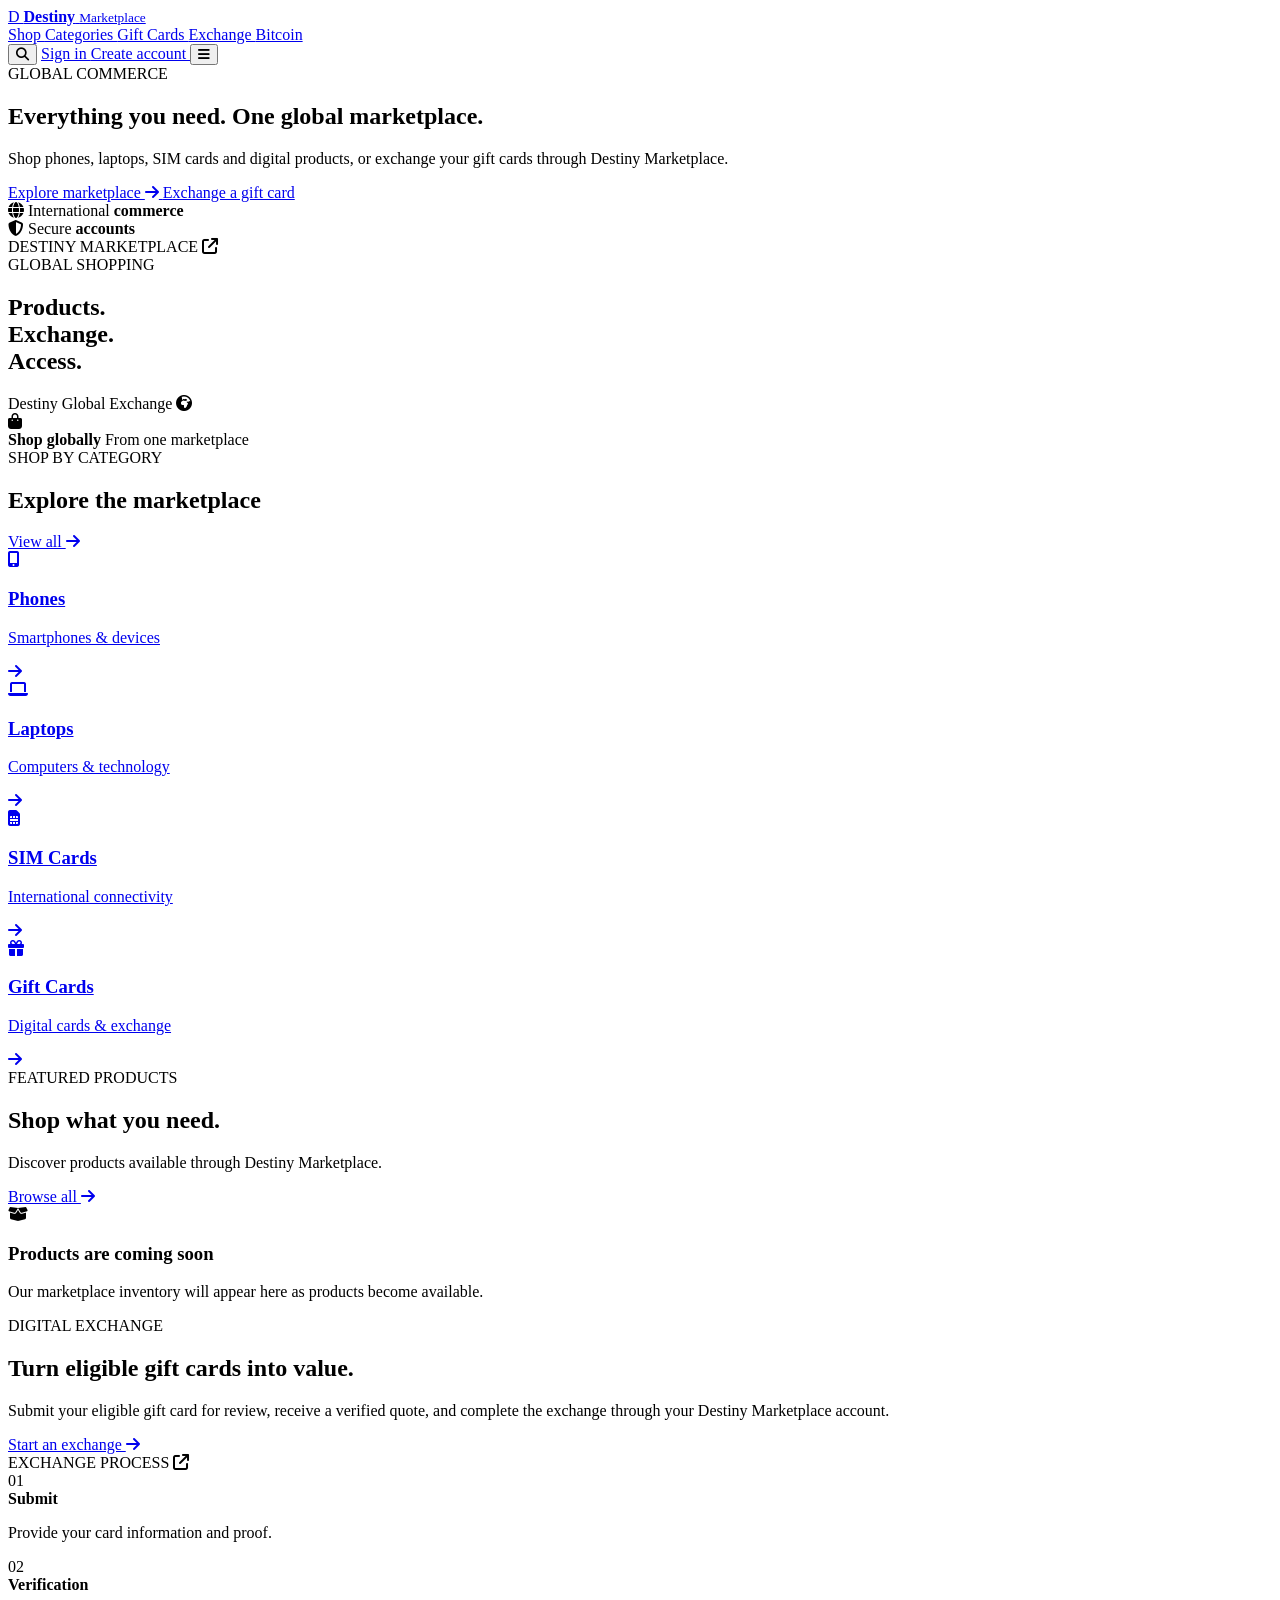
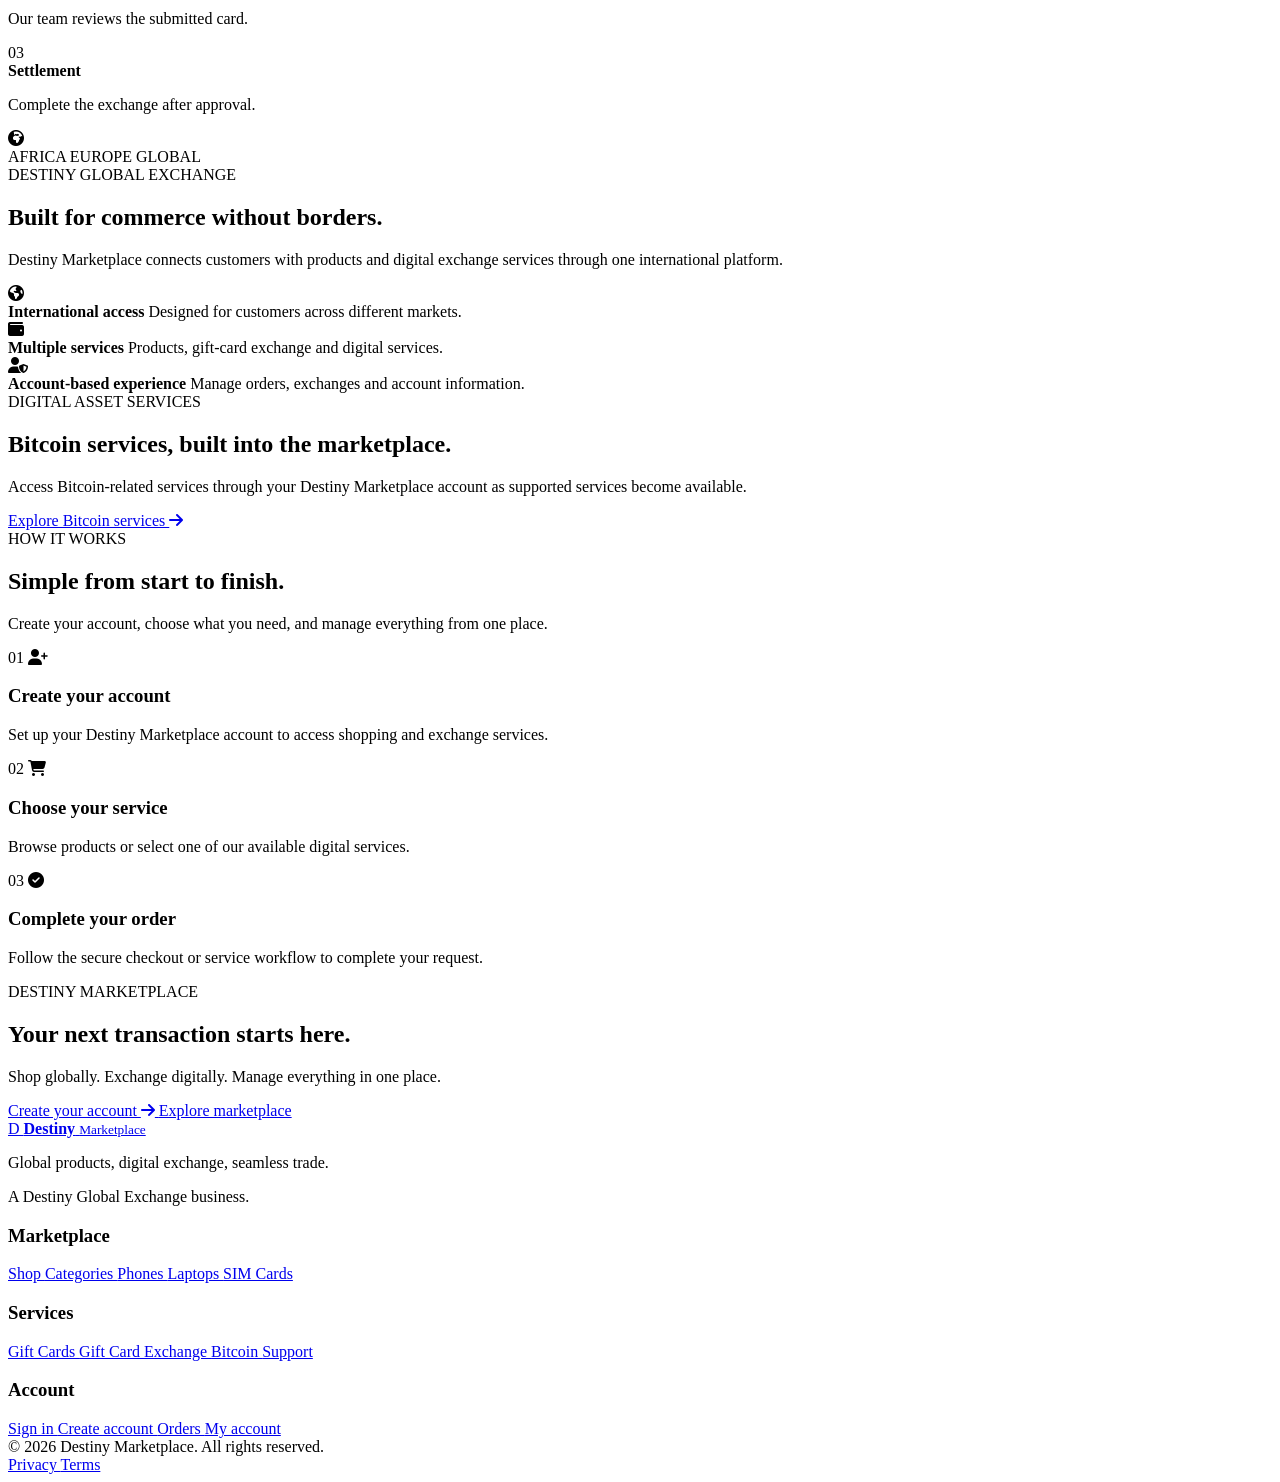
==== index.html @ 1d4012b7 "Create index.html" ====
<!DOCTYPE html>
<html lang="en">
<head>
  <meta charset="UTF-8">

  <meta
    name="viewport"
    content="width=device-width, initial-scale=1.0"
  >

  <meta
    name="description"
    content="Destiny Marketplace — Global products, digital exchange, seamless trade."
  >

  <meta
    name="theme-color"
    content="#26352A"
  >

  <title>Destiny Marketplace | Global Products. Digital Exchange.</title>

  <!-- Google Fonts -->
  <link
    rel="preconnect"
    href="https://fonts.googleapis.com"
  >

  <link
    rel="preconnect"
    href="https://fonts.gstatic.com"
    crossorigin
  >

  <link
    href="https://fonts.googleapis.com/css2?family=Inter:wght@400;500;600;700;800&display=swap"
    rel="stylesheet"
  >

  <!-- Font Awesome -->
  <link
    rel="stylesheet"
    href="https://cdnjs.cloudflare.com/ajax/libs/font-awesome/6.5.2/css/all.min.css"
  >

  <!-- Main stylesheet -->
  <link
    rel="stylesheet"
    href="css/style.css"
  >
</head>

<body>

  <!-- =====================================================
       SITE HEADER
  ====================================================== -->

  <header class="site-header">

    <div class="container header-inner">

      <!-- Brand -->
      <a
        href="index.html"
        class="brand"
        aria-label="Destiny Marketplace home"
      >

        <span class="brand-mark">
          D
        </span>

        <span class="brand-text">
          <strong>Destiny</strong>
          <small>Marketplace</small>
        </span>

      </a>


      <!-- Desktop Navigation -->
      <nav
        class="main-nav"
        aria-label="Main navigation"
      >

        <a href="#shop">
          Shop
        </a>

        <a href="#categories">
          Categories
        </a>

        <a href="#gift-cards">
          Gift Cards
        </a>

        <a href="#exchange">
          Exchange
        </a>

        <a href="#bitcoin">
          Bitcoin
        </a>

      </nav>


      <!-- Header Actions -->
      <div class="header-actions">

        <button
          class="icon-button"
          type="button"
          aria-label="Search"
        >
          <i class="fa-solid fa-magnifying-glass"></i>
        </button>

        <a
          href="login.html"
          class="header-login"
        >
          Sign in
        </a>

        <a
          href="signup.html"
          class="header-account"
        >
          Create account
        </a>

        <button
          class="menu-button"
          type="button"
          aria-label="Open navigation menu"
          aria-expanded="false"
        >
          <i class="fa-solid fa-bars"></i>
        </button>

      </div>

    </div>

  </header>


  <main>

    <!-- =====================================================
         HERO
    ====================================================== -->

    <section class="hero">

      <div class="container hero-grid">

        <div class="hero-content">

          <span class="eyebrow">
            GLOBAL COMMERCE
          </span>

          <h1>
            Everything you need.
            <span>One global marketplace.</span>
          </h1>

          <p class="hero-description">
            Shop phones, laptops, SIM cards and digital products,
            or exchange your gift cards through Destiny Marketplace.
          </p>

          <div class="hero-actions">

            <a
              href="#shop"
              class="button button-primary"
            >
              Explore marketplace
              <i class="fa-solid fa-arrow-right"></i>
            </a>

            <a
              href="#exchange"
              class="button button-secondary"
            >
              Exchange a gift card
            </a>

          </div>


          <div class="hero-trust">

            <div class="trust-item">
              <i class="fa-solid fa-globe"></i>

              <span>
                International
                <strong>commerce</strong>
              </span>
            </div>

            <div class="trust-item">
              <i class="fa-solid fa-shield-halved"></i>

              <span>
                Secure
                <strong>accounts</strong>
              </span>
            </div>

          </div>

        </div>


        <!-- Hero Visual -->
        <div class="hero-visual">

          <div class="hero-card hero-card-main">

            <div class="hero-card-top">

              <span>
                DESTINY MARKETPLACE
              </span>

              <i class="fa-solid fa-arrow-up-right-from-square"></i>

            </div>

            <div class="hero-card-content">

              <span class="hero-card-label">
                GLOBAL SHOPPING
              </span>

              <h2>
                Products.
                <br>
                Exchange.
                <br>
                Access.
              </h2>

            </div>

            <div class="hero-card-footer">

              <span>
                Destiny Global Exchange
              </span>

              <i class="fa-solid fa-earth-africa"></i>

            </div>

          </div>


          <div class="hero-floating-card">

            <i class="fa-solid fa-bag-shopping"></i>

            <div>
              <strong>
                Shop globally
              </strong>

              <span>
                From one marketplace
              </span>
            </div>

          </div>

        </div>

      </div>

    </section>


    <!-- =====================================================
         CATEGORY STRIP
    ====================================================== -->

    <section
      class="category-strip"
      id="categories"
    >

      <div class="container">

        <div class="section-heading compact-heading">

          <div>
            <span class="eyebrow dark-eyebrow">
              SHOP BY CATEGORY
            </span>

            <h2>
              Explore the marketplace
            </h2>
          </div>

          <a
            href="#shop"
            class="text-link"
          >
            View all
            <i class="fa-solid fa-arrow-right"></i>
          </a>

        </div>


        <div class="category-grid">

          <a
            href="#shop"
            class="category-card"
          >

            <div class="category-icon">
              <i class="fa-solid fa-mobile-screen-button"></i>
            </div>

            <div>
              <h3>
                Phones
              </h3>

              <p>
                Smartphones & devices
              </p>
            </div>

            <i class="fa-solid fa-arrow-right category-arrow"></i>

          </a>


          <a
            href="#shop"
            class="category-card"
          >

            <div class="category-icon">
              <i class="fa-solid fa-laptop"></i>
            </div>

            <div>
              <h3>
                Laptops
              </h3>

              <p>
                Computers & technology
              </p>
            </div>

            <i class="fa-solid fa-arrow-right category-arrow"></i>

          </a>


          <a
            href="#shop"
            class="category-card"
          >

            <div class="category-icon">
              <i class="fa-solid fa-sim-card"></i>
            </div>

            <div>
              <h3>
                SIM Cards
              </h3>

              <p>
                International connectivity
              </p>
            </div>

            <i class="fa-solid fa-arrow-right category-arrow"></i>

          </a>


          <a
            href="#gift-cards"
            class="category-card"
          >

            <div class="category-icon">
              <i class="fa-solid fa-gift"></i>
            </div>

            <div>
              <h3>
                Gift Cards
              </h3>

              <p>
                Digital cards & exchange
              </p>
            </div>

            <i class="fa-solid fa-arrow-right category-arrow"></i>

          </a>

        </div>

      </div>

    </section>


    <!-- =====================================================
         FEATURED PRODUCTS
    ====================================================== -->

    <section
      class="products-section"
      id="shop"
    >

      <div class="container">

        <div class="section-heading">

          <div>

            <span class="eyebrow dark-eyebrow">
              FEATURED PRODUCTS
            </span>

            <h2>
              Shop what you need.
            </h2>

            <p>
              Discover products available through Destiny Marketplace.
            </p>

          </div>

          <a
            href="shop.html"
            class="button button-outline"
          >
            Browse all
            <i class="fa-solid fa-arrow-right"></i>
          </a>

        </div>


        <!--
          Product cards will eventually be generated
          dynamically from Firestore.

          Do not hard-code real inventory here.
        -->

        <div
          class="product-grid"
          id="featuredProducts"
        >

          <div class="product-empty">

            <div class="product-empty-icon">
              <i class="fa-solid fa-box-open"></i>
            </div>

            <h3>
              Products are coming soon
            </h3>

            <p>
              Our marketplace inventory will appear here
              as products become available.
            </p>

          </div>

        </div>

      </div>

    </section>


    <!-- =====================================================
         GIFT CARD EXCHANGE
    ====================================================== -->

    <section
      class="exchange-section"
      id="exchange"
    >

      <div class="container exchange-grid">

        <div class="exchange-content">

          <span class="eyebrow">
            DIGITAL EXCHANGE
          </span>

          <h2>
            Turn eligible gift cards
            into value.
          </h2>

          <p>
            Submit your eligible gift card for review,
            receive a verified quote, and complete the
            exchange through your Destiny Marketplace account.
          </p>

          <a
            href="gift-card-exchange.html"
            class="button button-light"
          >
            Start an exchange
            <i class="fa-solid fa-arrow-right"></i>
          </a>

        </div>


        <div class="exchange-panel">

          <div class="exchange-panel-header">

            <span>
              EXCHANGE PROCESS
            </span>

            <i class="fa-solid fa-arrow-up-right-from-square"></i>

          </div>


          <div class="exchange-step">

            <span class="step-number">
              01
            </span>

            <div>
              <strong>
                Submit
              </strong>

              <p>
                Provide your card information and proof.
              </p>
            </div>

          </div>


          <div class="exchange-step">

            <span class="step-number">
              02
            </span>

            <div>
              <strong>
                Verification
              </strong>

              <p>
                Our team reviews the submitted card.
              </p>
            </div>

          </div>


          <div class="exchange-step">

            <span class="step-number">
              03
            </span>

            <div>
              <strong>
                Settlement
              </strong>

              <p>
                Complete the exchange after approval.
              </p>
            </div>

          </div>

        </div>

      </div>

    </section>


    <!-- =====================================================
         GLOBAL COMMERCE
    ====================================================== -->

    <section class="global-section">

      <div class="container global-grid">

        <div class="global-visual">

          <div class="global-circle">

            <i class="fa-solid fa-earth-africa"></i>

          </div>

          <span class="global-label global-label-one">
            AFRICA
          </span>

          <span class="global-label global-label-two">
            EUROPE
          </span>

          <span class="global-label global-label-three">
            GLOBAL
          </span>

        </div>


        <div class="global-content">

          <span class="eyebrow dark-eyebrow">
            DESTINY GLOBAL EXCHANGE
          </span>

          <h2>
            Built for commerce
            without borders.
          </h2>

          <p>
            Destiny Marketplace connects customers with
            products and digital exchange services through
            one international platform.
          </p>


          <div class="global-features">

            <div class="global-feature">

              <i class="fa-solid fa-earth-americas"></i>

              <div>
                <strong>
                  International access
                </strong>

                <span>
                  Designed for customers across different markets.
                </span>
              </div>

            </div>


            <div class="global-feature">

              <i class="fa-solid fa-wallet"></i>

              <div>
                <strong>
                  Multiple services
                </strong>

                <span>
                  Products, gift-card exchange and digital services.
                </span>
              </div>

            </div>


            <div class="global-feature">

              <i class="fa-solid fa-user-shield"></i>

              <div>
                <strong>
                  Account-based experience
                </strong>

                <span>
                  Manage orders, exchanges and account information.
                </span>
              </div>

            </div>

          </div>

        </div>

      </div>

    </section>


    <!-- =====================================================
         BITCOIN SERVICES
    ====================================================== -->

    <section
      class="bitcoin-section"
      id="bitcoin"
    >

      <div class="container bitcoin-inner">

        <div>

          <span class="eyebrow">
            DIGITAL ASSET SERVICES
          </span>

          <h2>
            Bitcoin services,
            built into the marketplace.
          </h2>

          <p>
            Access Bitcoin-related services through your
            Destiny Marketplace account as supported
            services become available.
          </p>

        </div>


        <a
          href="bitcoin.html"
          class="button button-light"
        >
          Explore Bitcoin services
          <i class="fa-solid fa-arrow-right"></i>
        </a>

      </div>

    </section>


    <!-- =====================================================
         HOW IT WORKS
    ====================================================== -->

    <section class="how-section">

      <div class="container">

        <div class="section-heading centered-heading">

          <span class="eyebrow dark-eyebrow">
            HOW IT WORKS
          </span>

          <h2>
            Simple from start to finish.
          </h2>

          <p>
            Create your account, choose what you need,
            and manage everything from one place.
          </p>

        </div>


        <div class="steps-grid">

          <div class="how-card">

            <span class="how-number">
              01
            </span>

            <i class="fa-solid fa-user-plus"></i>

            <h3>
              Create your account
            </h3>

            <p>
              Set up your Destiny Marketplace account
              to access shopping and exchange services.
            </p>

          </div>


          <div class="how-card">

            <span class="how-number">
              02
            </span>

            <i class="fa-solid fa-cart-shopping"></i>

            <h3>
              Choose your service
            </h3>

            <p>
              Browse products or select one of our
              available digital services.
            </p>

          </div>


          <div class="how-card">

            <span class="how-number">
              03
            </span>

            <i class="fa-solid fa-circle-check"></i>

            <h3>
              Complete your order
            </h3>

            <p>
              Follow the secure checkout or service
              workflow to complete your request.
            </p>

          </div>

        </div>

      </div>

    </section>


    <!-- =====================================================
         FINAL CTA
    ====================================================== -->

    <section class="final-cta">

      <div class="container final-cta-inner">

        <div>

          <span class="eyebrow">
            DESTINY MARKETPLACE
          </span>

          <h2>
            Your next transaction
            starts here.
          </h2>

          <p>
            Shop globally. Exchange digitally.
            Manage everything in one place.
          </p>

        </div>


        <div class="final-cta-actions">

          <a
            href="signup.html"
            class="button button-light"
          >
            Create your account
            <i class="fa-solid fa-arrow-right"></i>
          </a>

          <a
            href="#shop"
            class="button button-ghost-light"
          >
            Explore marketplace
          </a>

        </div>

      </div>

    </section>

  </main>


  <!-- =====================================================
       FOOTER
  ====================================================== -->

  <footer class="site-footer">

    <div class="container">

      <div class="footer-grid">

        <!-- Brand -->
        <div class="footer-brand">

          <a
            href="index.html"
            class="brand footer-logo"
          >

            <span class="brand-mark">
              D
            </span>

            <span class="brand-text">
              <strong>Destiny</strong>
              <small>Marketplace</small>
            </span>

          </a>

          <p>
            Global products, digital exchange,
            seamless trade.
          </p>

          <span class="footer-company">
            A Destiny Global Exchange business.
          </span>

        </div>


        <!-- Marketplace -->
        <div class="footer-column">

          <h3>
            Marketplace
          </h3>

          <a href="#shop">
            Shop
          </a>

          <a href="#categories">
            Categories
          </a>

          <a href="#shop">
            Phones
          </a>

          <a href="#shop">
            Laptops
          </a>

          <a href="#shop">
            SIM Cards
          </a>

        </div>


        <!-- Services -->
        <div class="footer-column">

          <h3>
            Services
          </h3>

          <a href="#gift-cards">
            Gift Cards
          </a>

          <a href="#exchange">
            Gift Card Exchange
          </a>

          <a href="#bitcoin">
            Bitcoin
          </a>

          <a href="support.html">
            Support
          </a>

        </div>


        <!-- Account -->
        <div class="footer-column">

          <h3>
            Account
          </h3>

          <a href="login.html">
            Sign in
          </a>

          <a href="signup.html">
            Create account
          </a>

          <a href="orders.html">
            Orders
          </a>

          <a href="account.html">
            My account
          </a>

        </div>

      </div>


      <div class="footer-bottom">

        <span>
          © 2026 Destiny Marketplace.
          All rights reserved.
        </span>

        <div class="footer-legal">

          <a href="privacy.html">
            Privacy
          </a>

          <a href="terms.html">
            Terms
          </a>

        </div>

      </div>

    </div>

  </footer>


  <!-- Main JavaScript -->
  <script
    type="module"
    src="js/main.js"
  ></script>

</body>
</html>
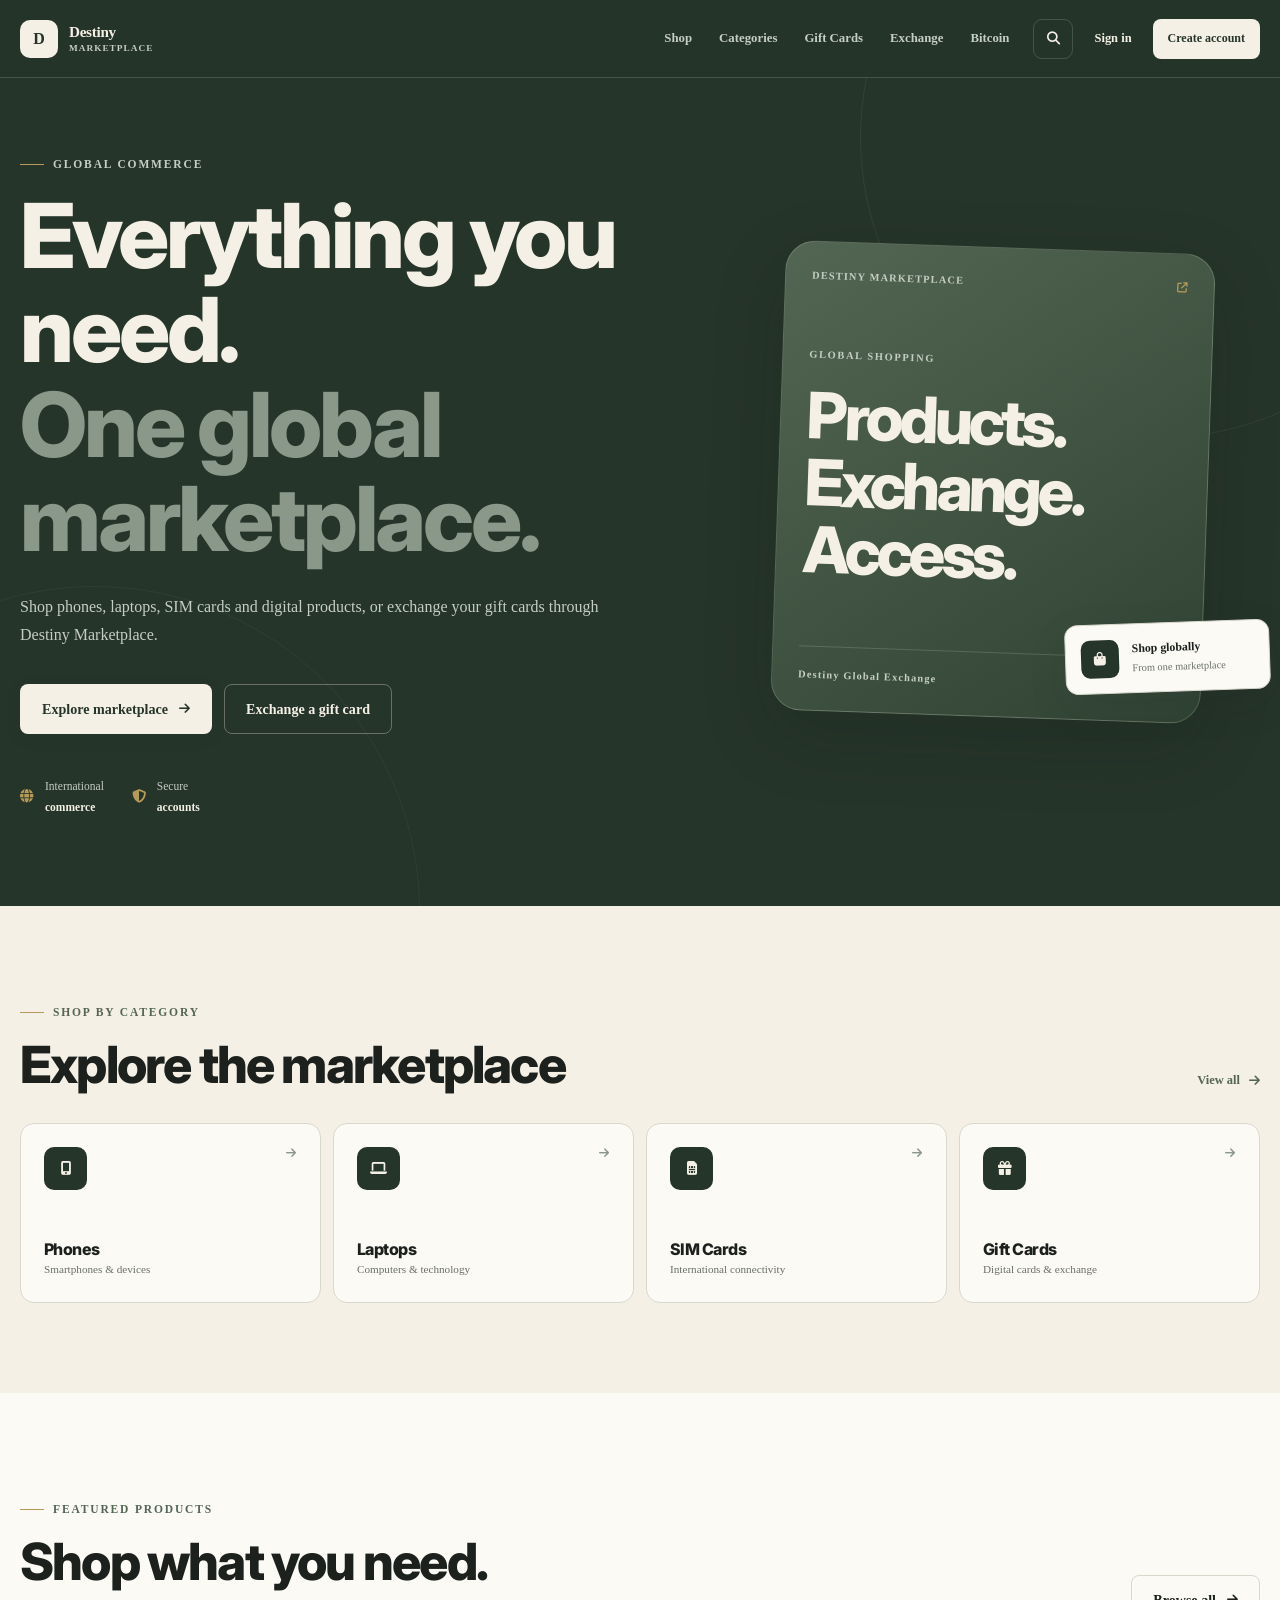
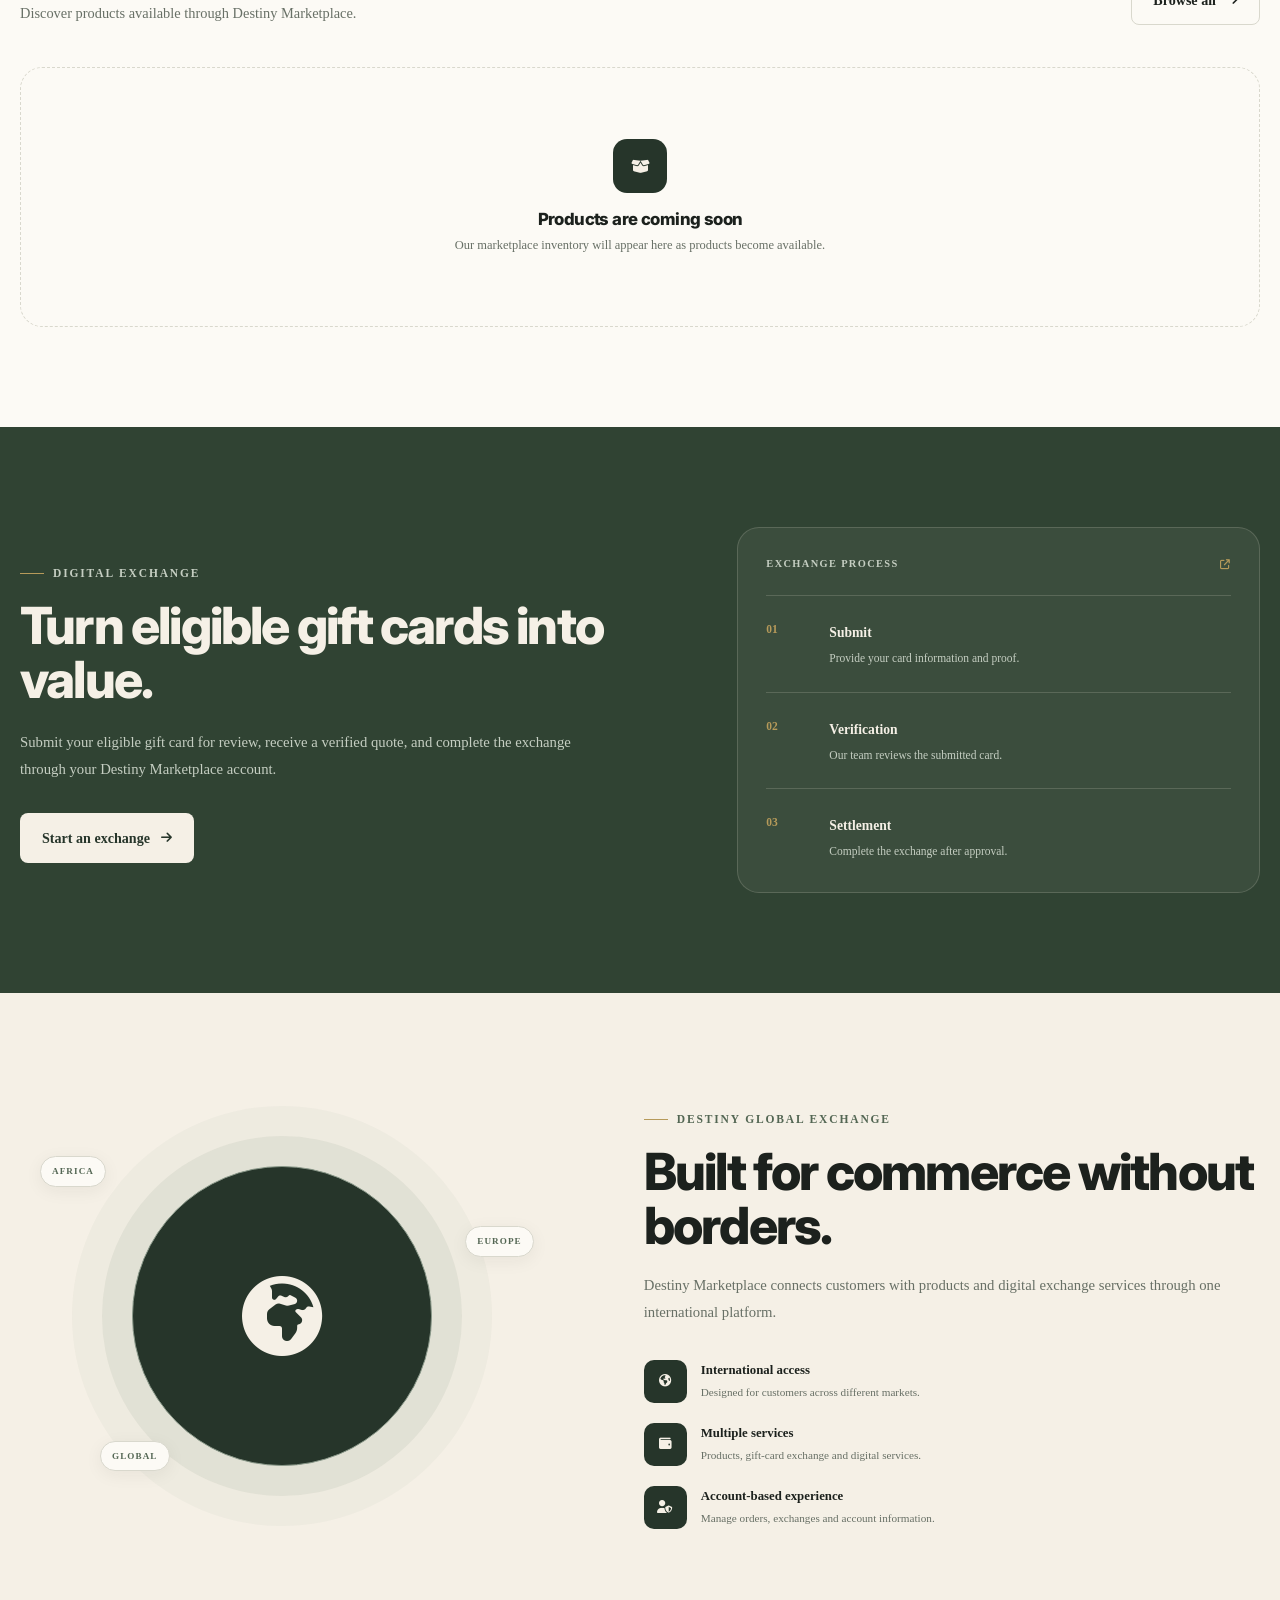
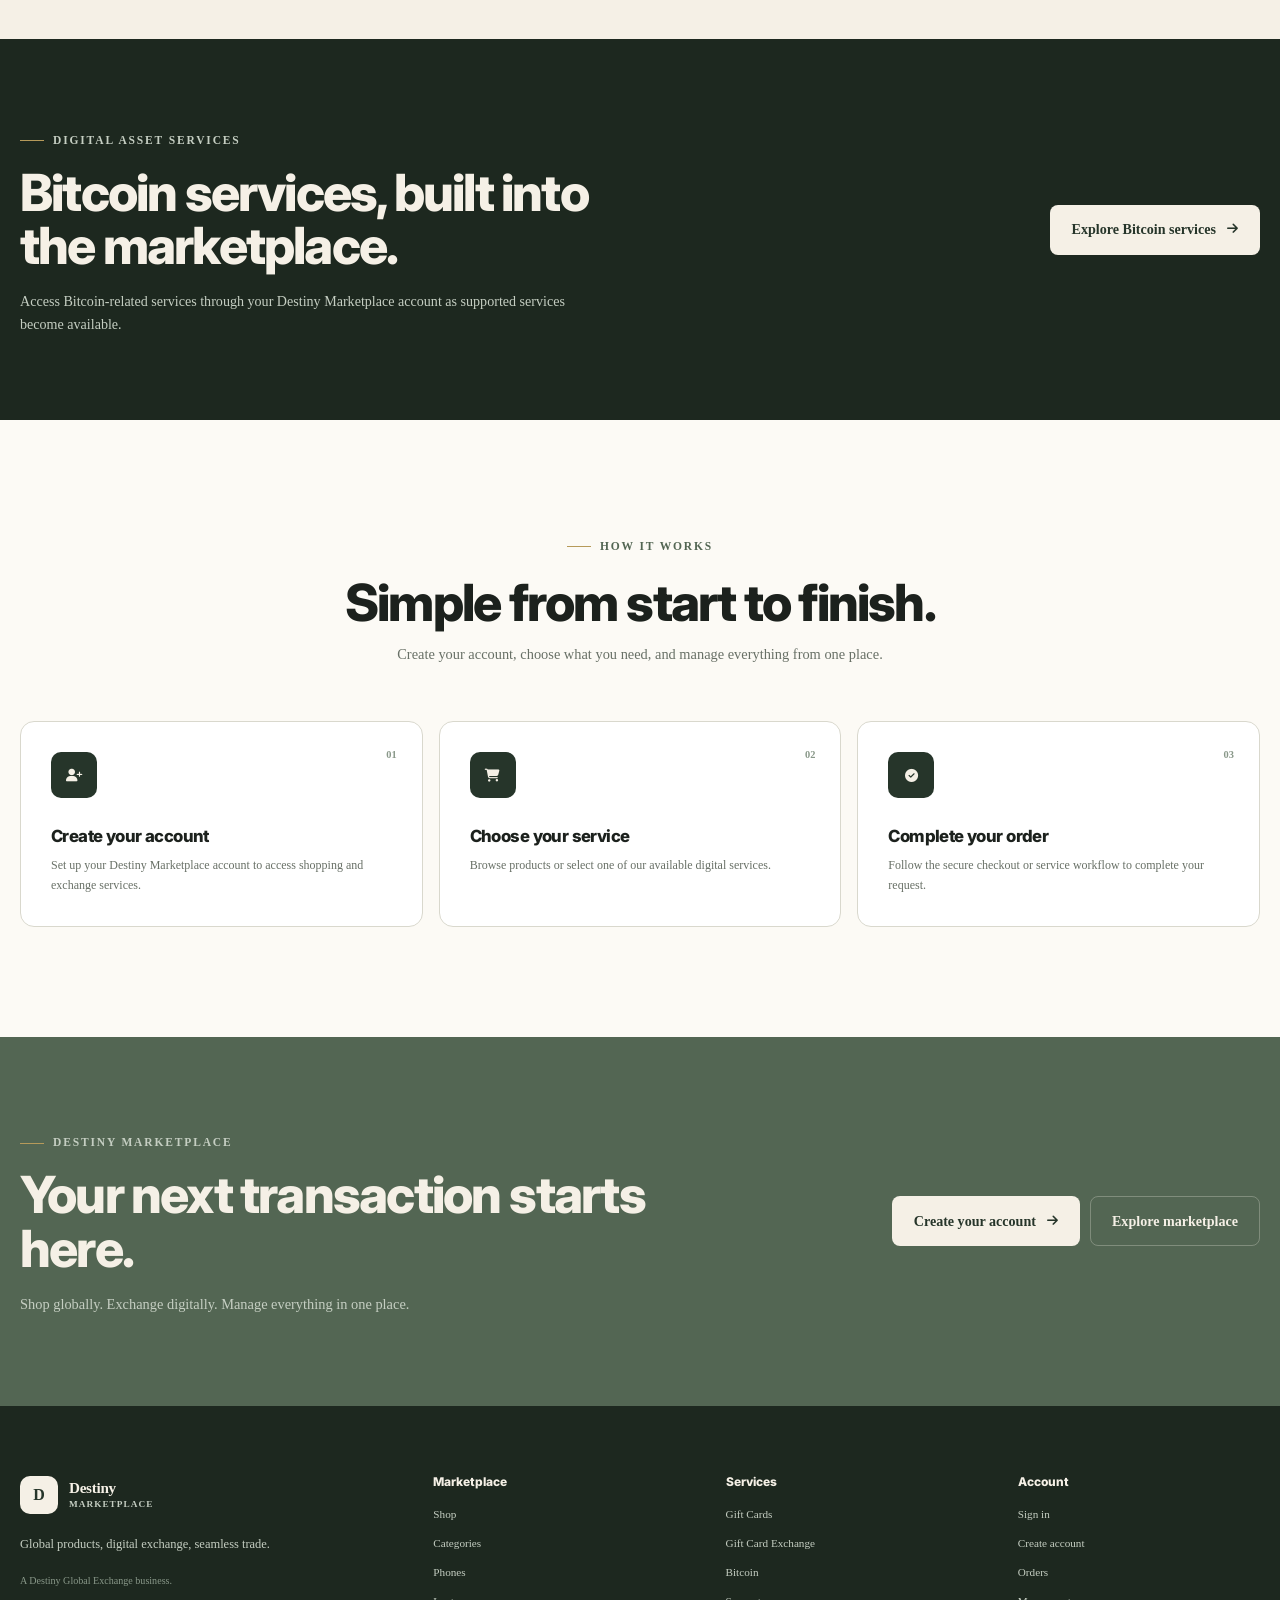
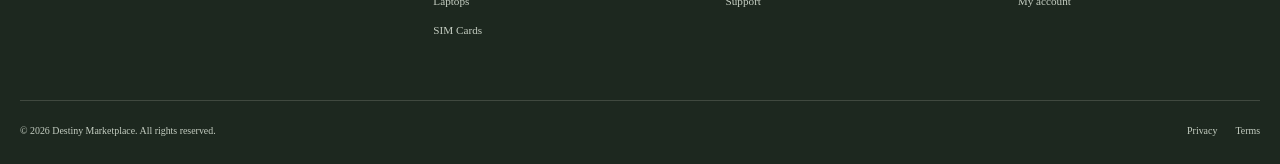
==== commit a755f04c: "Update stylesheet and script paths in index.html" ====
--- a/index.html
+++ b/index.html
@@ -46,7 +46,7 @@
   <!-- Main stylesheet -->
   <link
     rel="stylesheet"
-    href="css/style.css"
+    href="style.css"
   >
 </head>
 
@@ -1071,8 +1071,8 @@
   <!-- Main JavaScript -->
   <script
     type="module"
-    src="js/main.js"
+    src="script.js"
   ></script>
 
 </body>
-</html>+</html>
--- a/style.css
+++ b/style.css
@@ -0,0 +1,1762 @@
+/* =========================================================
+   DESTINY MARKETPLACE
+   GLOBAL DESIGN SYSTEM
+   Destiny Global Exchange
+========================================================= */
+
+/* =========================================================
+   01. ROOT VARIABLES
+========================================================= */
+
+:root {
+  /* Brand */
+  --olive-950: #1d281f;
+  --olive-900: #26352a;
+  --olive-800: #304333;
+  --olive-700: #536653;
+  --olive-400: #899889;
+
+  /* Surfaces */
+  --cream-100: #f5f0e6;
+  --cream-50: #fcfaf5;
+  --white: #ffffff;
+
+  /* Text */
+  --text-primary: #1c211d;
+  --text-secondary: #687066;
+  --text-light: #f5f0e6;
+  --text-muted-light: #c5cec2;
+
+  /* Accent */
+  --brass: #b69a5a;
+  --brass-dark: #947a43;
+
+  /* Borders */
+  --border-light: #d9d8cd;
+  --border-dark: rgba(245, 240, 230, 0.16);
+
+  /* Shadows */
+  --shadow-sm: 0 4px 18px rgba(28, 33, 29, 0.06);
+  --shadow-md: 0 14px 40px rgba(28, 33, 29, 0.10);
+  --shadow-lg: 0 24px 70px rgba(17, 27, 20, 0.20);
+
+  /* Layout */
+  --container: 1240px;
+  --header-height: 78px;
+
+  /* Radius */
+  --radius-sm: 8px;
+  --radius-md: 14px;
+  --radius-lg: 22px;
+  --radius-xl: 30px;
+
+  /* Transitions */
+  --transition-fast: 180ms ease;
+  --transition: 280ms ease;
+}
+
+
+/* =========================================================
+   02. RESET
+========================================================= */
+
+*,
+*::before,
+*::after {
+  box-sizing: border-box;
+  margin: 0;
+  padding: 0;
+}
+
+html {
+  scroll-behavior: smooth;
+  scroll-padding-top: 90px;
+}
+
+body {
+  min-height: 100vh;
+  background: var(--olive-900);
+  color: var(--text-light);
+  font-family: "Inter", sans-serif;
+  font-size: 15px;
+  line-height: 1.6;
+  -webkit-font-smoothing: antialiased;
+  text-rendering: optimizeLegibility;
+}
+
+body,
+button,
+input,
+textarea,
+select {
+  font-family: inherit;
+}
+
+button,
+a {
+  -webkit-tap-highlight-color: transparent;
+}
+
+button {
+  border: 0;
+  cursor: pointer;
+}
+
+a {
+  color: inherit;
+  text-decoration: none;
+}
+
+img {
+  display: block;
+  max-width: 100%;
+}
+
+ul,
+ol {
+  list-style: none;
+}
+
+
+/* =========================================================
+   03. ACCESSIBILITY
+========================================================= */
+
+:focus-visible {
+  outline: 3px solid rgba(182, 154, 90, 0.75);
+  outline-offset: 4px;
+}
+
+::selection {
+  background: var(--brass);
+  color: var(--olive-950);
+}
+
+
+/* =========================================================
+   04. GLOBAL CONTAINER
+========================================================= */
+
+.container {
+  width: min(
+    calc(100% - 40px),
+    var(--container)
+  );
+
+  margin-inline: auto;
+}
+
+
+/* =========================================================
+   05. TYPOGRAPHY
+========================================================= */
+
+h1,
+h2,
+h3,
+h4 {
+  font-family: "Inter", sans-serif;
+  color: inherit;
+  font-weight: 800;
+  letter-spacing: -0.035em;
+  line-height: 1.05;
+}
+
+h1 {
+  font-size: clamp(3rem, 7vw, 5.8rem);
+}
+
+h2 {
+  font-size: clamp(2.2rem, 4vw, 4rem);
+}
+
+h3 {
+  font-size: 1.2rem;
+}
+
+p {
+  color: inherit;
+}
+
+.eyebrow {
+  display: inline-flex;
+  align-items: center;
+  gap: 9px;
+
+  margin-bottom: 18px;
+
+  color: var(--text-muted-light);
+
+  font-size: 0.72rem;
+  font-weight: 700;
+  letter-spacing: 0.16em;
+  line-height: 1.2;
+}
+
+.eyebrow::before {
+  content: "";
+
+  width: 24px;
+  height: 1px;
+
+  background: var(--brass);
+}
+
+.dark-eyebrow {
+  color: var(--olive-700);
+}
+
+.dark-eyebrow::before {
+  background: var(--brass);
+}
+
+
+/* =========================================================
+   06. BUTTONS
+========================================================= */
+
+.button {
+  display: inline-flex;
+  align-items: center;
+  justify-content: center;
+  gap: 11px;
+
+  min-height: 50px;
+  padding: 0 21px;
+
+  border: 1px solid transparent;
+  border-radius: var(--radius-sm);
+
+  font-size: 0.88rem;
+  font-weight: 700;
+
+  transition:
+    transform var(--transition-fast),
+    background var(--transition-fast),
+    border-color var(--transition-fast),
+    color var(--transition-fast),
+    box-shadow var(--transition-fast);
+}
+
+.button:hover {
+  transform: translateY(-2px);
+}
+
+.button i {
+  font-size: 0.78rem;
+}
+
+
+/* Primary */
+
+.button-primary {
+  background: var(--cream-100);
+  color: var(--olive-900);
+  box-shadow: var(--shadow-sm);
+}
+
+.button-primary:hover {
+  background: var(--white);
+  box-shadow: var(--shadow-md);
+}
+
+
+/* Secondary */
+
+.button-secondary {
+  border-color: rgba(245, 240, 230, 0.32);
+  color: var(--text-light);
+  background: transparent;
+}
+
+.button-secondary:hover {
+  background: rgba(245, 240, 230, 0.08);
+  border-color: rgba(245, 240, 230, 0.55);
+}
+
+
+/* Light */
+
+.button-light {
+  background: var(--cream-100);
+  color: var(--olive-900);
+}
+
+.button-light:hover {
+  background: var(--white);
+}
+
+
+/* Outline */
+
+.button-outline {
+  border-color: var(--border-light);
+  color: var(--text-primary);
+  background: transparent;
+}
+
+.button-outline:hover {
+  background: var(--olive-900);
+  border-color: var(--olive-900);
+  color: var(--cream-100);
+}
+
+
+/* Ghost */
+
+.button-ghost-light {
+  border-color: rgba(245, 240, 230, 0.28);
+  color: var(--cream-100);
+  background: transparent;
+}
+
+.button-ghost-light:hover {
+  background: rgba(245, 240, 230, 0.08);
+}
+
+
+/* =========================================================
+   07. HEADER
+========================================================= */
+
+.site-header {
+  position: sticky;
+  top: 0;
+  z-index: 1000;
+
+  height: var(--header-height);
+
+  background: rgba(38, 53, 42, 0.96);
+  border-bottom: 1px solid var(--border-dark);
+
+  backdrop-filter: blur(16px);
+  -webkit-backdrop-filter: blur(16px);
+}
+
+.header-inner {
+  height: 100%;
+
+  display: flex;
+  align-items: center;
+  justify-content: space-between;
+  gap: 24px;
+}
+
+
+/* Brand */
+
+.brand {
+  display: inline-flex;
+  align-items: center;
+  gap: 11px;
+
+  flex-shrink: 0;
+}
+
+.brand-mark {
+  display: grid;
+  place-items: center;
+
+  width: 38px;
+  height: 38px;
+
+  border: 1px solid rgba(245, 240, 230, 0.24);
+  border-radius: 10px;
+
+  background: var(--cream-100);
+  color: var(--olive-900);
+
+  font-size: 1rem;
+  font-weight: 800;
+}
+
+.brand-text {
+  display: flex;
+  flex-direction: column;
+
+  line-height: 1.05;
+}
+
+.brand-text strong {
+  font-size: 0.95rem;
+  font-weight: 800;
+  letter-spacing: -0.02em;
+}
+
+.brand-text small {
+  margin-top: 4px;
+
+  color: var(--text-muted-light);
+
+  font-size: 0.58rem;
+  font-weight: 600;
+  letter-spacing: 0.11em;
+  text-transform: uppercase;
+}
+
+
+/* Navigation */
+
+.main-nav {
+  display: flex;
+  align-items: center;
+  gap: 27px;
+
+  margin-left: auto;
+}
+
+.main-nav a {
+  position: relative;
+
+  color: var(--text-muted-light);
+
+  font-size: 0.8rem;
+  font-weight: 600;
+
+  transition: color var(--transition-fast);
+}
+
+.main-nav a::after {
+  content: "";
+
+  position: absolute;
+  left: 0;
+  bottom: -7px;
+
+  width: 0;
+  height: 1px;
+
+  background: var(--brass);
+
+  transition: width var(--transition-fast);
+}
+
+.main-nav a:hover {
+  color: var(--cream-100);
+}
+
+.main-nav a:hover::after {
+  width: 100%;
+}
+
+
+/* Header actions */
+
+.header-actions {
+  display: flex;
+  align-items: center;
+  gap: 10px;
+}
+
+.icon-button,
+.menu-button {
+  display: grid;
+  place-items: center;
+
+  width: 40px;
+  height: 40px;
+
+  border: 1px solid var(--border-dark);
+  border-radius: 9px;
+
+  background: transparent;
+  color: var(--cream-100);
+
+  transition:
+    background var(--transition-fast),
+    border-color var(--transition-fast);
+}
+
+.icon-button:hover,
+.menu-button:hover {
+  background: rgba(245, 240, 230, 0.08);
+  border-color: rgba(245, 240, 230, 0.30);
+}
+
+.header-login {
+  padding: 9px 11px;
+
+  color: var(--cream-100);
+
+  font-size: 0.78rem;
+  font-weight: 600;
+}
+
+.header-account {
+  display: inline-flex;
+  align-items: center;
+  justify-content: center;
+
+  min-height: 40px;
+  padding: 0 15px;
+
+  border-radius: 8px;
+
+  background: var(--cream-100);
+  color: var(--olive-900);
+
+  font-size: 0.75rem;
+  font-weight: 700;
+
+  transition:
+    background var(--transition-fast),
+    transform var(--transition-fast);
+}
+
+.header-account:hover {
+  background: var(--white);
+  transform: translateY(-1px);
+}
+
+.menu-button {
+  display: none;
+}
+
+
+/* =========================================================
+   08. HERO
+========================================================= */
+
+.hero {
+  position: relative;
+  overflow: hidden;
+
+  min-height: 690px;
+
+  display: flex;
+  align-items: center;
+
+  background: var(--olive-900);
+}
+
+.hero::before {
+  content: "";
+
+  position: absolute;
+  top: -240px;
+  right: -180px;
+
+  width: 600px;
+  height: 600px;
+
+  border: 1px solid rgba(245, 240, 230, 0.06);
+  border-radius: 50%;
+}
+
+.hero::after {
+  content: "";
+
+  position: absolute;
+  bottom: -330px;
+  left: -230px;
+
+  width: 650px;
+  height: 650px;
+
+  border: 1px solid rgba(245, 240, 230, 0.045);
+  border-radius: 50%;
+}
+
+.hero-grid {
+  position: relative;
+  z-index: 1;
+
+  display: grid;
+  grid-template-columns: minmax(0, 1.08fr) minmax(360px, 0.92fr);
+  align-items: center;
+  gap: 80px;
+
+  padding-top: 70px;
+  padding-bottom: 90px;
+}
+
+.hero-content {
+  max-width: 730px;
+}
+
+.hero h1 {
+  max-width: 750px;
+
+  color: var(--cream-100);
+}
+
+.hero h1 span {
+  display: block;
+  color: var(--olive-400);
+}
+
+.hero-description {
+  max-width: 580px;
+
+  margin-top: 27px;
+
+  color: var(--text-muted-light);
+
+  font-size: 1rem;
+  line-height: 1.8;
+}
+
+.hero-actions {
+  display: flex;
+  flex-wrap: wrap;
+  gap: 12px;
+
+  margin-top: 34px;
+}
+
+.hero-trust {
+  display: flex;
+  flex-wrap: wrap;
+  gap: 28px;
+
+  margin-top: 43px;
+}
+
+.trust-item {
+  display: flex;
+  align-items: center;
+  gap: 11px;
+
+  color: var(--text-muted-light);
+
+  font-size: 0.72rem;
+}
+
+.trust-item i {
+  color: var(--brass);
+  font-size: 0.85rem;
+}
+
+.trust-item span {
+  display: flex;
+  flex-direction: column;
+  gap: 2px;
+}
+
+.trust-item strong {
+  color: var(--cream-100);
+  font-weight: 600;
+}
+
+
+/* Hero visual */
+
+.hero-visual {
+  position: relative;
+
+  min-height: 490px;
+
+  display: flex;
+  align-items: center;
+  justify-content: center;
+}
+
+.hero-card-main {
+  position: relative;
+
+  width: min(100%, 430px);
+  min-height: 470px;
+
+  display: flex;
+  flex-direction: column;
+  justify-content: space-between;
+
+  padding: 26px;
+
+  border: 1px solid rgba(245, 240, 230, 0.17);
+  border-radius: var(--radius-xl);
+
+  background:
+    linear-gradient(
+      145deg,
+      var(--olive-700),
+      var(--olive-800)
+    );
+
+  box-shadow: var(--shadow-lg);
+
+  transform: rotate(2deg);
+}
+
+.hero-card-top,
+.hero-card-footer {
+  display: flex;
+  align-items: center;
+  justify-content: space-between;
+
+  color: var(--text-muted-light);
+
+  font-size: 0.65rem;
+  font-weight: 700;
+  letter-spacing: 0.11em;
+}
+
+.hero-card-top i,
+.hero-card-footer i {
+  color: var(--brass);
+}
+
+.hero-card-content {
+  padding: 40px 0;
+}
+
+.hero-card-label {
+  display: block;
+
+  margin-bottom: 18px;
+
+  color: var(--text-muted-light);
+
+  font-size: 0.65rem;
+  font-weight: 700;
+  letter-spacing: 0.16em;
+}
+
+.hero-card-content h2 {
+  color: var(--cream-100);
+  font-size: clamp(2.7rem, 5vw, 4.4rem);
+  letter-spacing: -0.06em;
+}
+
+.hero-card-footer {
+  padding-top: 20px;
+  border-top: 1px solid var(--border-dark);
+}
+
+.hero-floating-card {
+  position: absolute;
+  right: -10px;
+  bottom: 35px;
+
+  display: flex;
+  align-items: center;
+  gap: 13px;
+
+  min-width: 205px;
+  padding: 15px;
+
+  border: 1px solid var(--border-light);
+  border-radius: 13px;
+
+  background: var(--cream-50);
+  color: var(--text-primary);
+
+  box-shadow: var(--shadow-md);
+
+  transform: rotate(-2deg);
+}
+
+.hero-floating-card > i {
+  display: grid;
+  place-items: center;
+
+  width: 38px;
+  height: 38px;
+
+  border-radius: 9px;
+
+  background: var(--olive-900);
+  color: var(--cream-100);
+
+  font-size: 0.85rem;
+}
+
+.hero-floating-card div {
+  display: flex;
+  flex-direction: column;
+  gap: 2px;
+}
+
+.hero-floating-card strong {
+  font-size: 0.74rem;
+}
+
+.hero-floating-card span {
+  color: var(--text-secondary);
+  font-size: 0.65rem;
+}
+
+
+/* =========================================================
+   09. CATEGORY STRIP
+========================================================= */
+
+.category-strip {
+  padding: 90px 0;
+
+  background: var(--cream-100);
+  color: var(--text-primary);
+}
+
+.section-heading {
+  display: flex;
+  align-items: flex-end;
+  justify-content: space-between;
+  gap: 30px;
+
+  margin-bottom: 42px;
+}
+
+.compact-heading {
+  margin-bottom: 32px;
+}
+
+.section-heading h2 {
+  max-width: 720px;
+}
+
+.section-heading p {
+  max-width: 560px;
+
+  margin-top: 14px;
+
+  color: var(--text-secondary);
+
+  font-size: 0.9rem;
+}
+
+.text-link {
+  display: inline-flex;
+  align-items: center;
+  gap: 9px;
+
+  color: var(--olive-700);
+
+  font-size: 0.78rem;
+  font-weight: 700;
+
+  white-space: nowrap;
+}
+
+.text-link i {
+  transition: transform var(--transition-fast);
+}
+
+.text-link:hover i {
+  transform: translateX(4px);
+}
+
+.category-grid {
+  display: grid;
+  grid-template-columns: repeat(4, 1fr);
+  gap: 12px;
+}
+
+.category-card {
+  position: relative;
+
+  min-height: 180px;
+
+  display: flex;
+  flex-direction: column;
+  justify-content: space-between;
+
+  padding: 23px;
+
+  border: 1px solid var(--border-light);
+  border-radius: var(--radius-md);
+
+  background: var(--cream-50);
+
+  color: var(--text-primary);
+
+  transition:
+    transform var(--transition),
+    box-shadow var(--transition),
+    border-color var(--transition);
+}
+
+.category-card:hover {
+  transform: translateY(-5px);
+
+  border-color: var(--olive-400);
+
+  box-shadow: var(--shadow-md);
+}
+
+.category-icon {
+  display: grid;
+  place-items: center;
+
+  width: 43px;
+  height: 43px;
+
+  border-radius: 10px;
+
+  background: var(--olive-900);
+  color: var(--cream-100);
+
+  font-size: 0.85rem;
+}
+
+.category-card h3 {
+  margin-top: 23px;
+
+  font-size: 1rem;
+}
+
+.category-card p {
+  margin-top: 4px;
+
+  color: var(--text-secondary);
+
+  font-size: 0.7rem;
+}
+
+.category-arrow {
+  position: absolute;
+  top: 24px;
+  right: 24px;
+
+  color: var(--olive-400);
+
+  font-size: 0.72rem;
+
+  transition: transform var(--transition-fast);
+}
+
+.category-card:hover .category-arrow {
+  transform: translate(3px, -3px);
+}
+
+
+/* =========================================================
+   10. PRODUCTS
+========================================================= */
+
+.products-section {
+  padding: 100px 0;
+
+  background: var(--cream-50);
+  color: var(--text-primary);
+}
+
+.product-grid {
+  display: grid;
+  grid-template-columns: repeat(4, 1fr);
+  gap: 18px;
+}
+
+.product-empty {
+  grid-column: 1 / -1;
+
+  min-height: 260px;
+
+  display: flex;
+  flex-direction: column;
+  align-items: center;
+  justify-content: center;
+
+  padding: 40px;
+
+  border: 1px dashed var(--border-light);
+  border-radius: var(--radius-lg);
+
+  text-align: center;
+}
+
+.product-empty-icon {
+  display: grid;
+  place-items: center;
+
+  width: 54px;
+  height: 54px;
+
+  margin-bottom: 18px;
+
+  border-radius: 14px;
+
+  background: var(--olive-900);
+  color: var(--cream-100);
+}
+
+.product-empty h3 {
+  font-size: 1.05rem;
+}
+
+.product-empty p {
+  max-width: 430px;
+
+  margin-top: 7px;
+
+  color: var(--text-secondary);
+
+  font-size: 0.78rem;
+}
+
+
+/* =========================================================
+   11. EXCHANGE SECTION
+========================================================= */
+
+.exchange-section {
+  padding: 100px 0;
+
+  background: var(--olive-800);
+}
+
+.exchange-grid {
+  display: grid;
+  grid-template-columns: 1fr 0.82fr;
+  align-items: center;
+  gap: 80px;
+}
+
+.exchange-content {
+  max-width: 650px;
+}
+
+.exchange-content h2 {
+  color: var(--cream-100);
+}
+
+.exchange-content p {
+  max-width: 570px;
+
+  margin: 23px 0 31px;
+
+  color: var(--text-muted-light);
+
+  font-size: 0.92rem;
+  line-height: 1.8;
+}
+
+.exchange-panel {
+  padding: 28px;
+
+  border: 1px solid var(--border-dark);
+  border-radius: var(--radius-lg);
+
+  background: rgba(245, 240, 230, 0.055);
+}
+
+.exchange-panel-header {
+  display: flex;
+  align-items: center;
+  justify-content: space-between;
+
+  padding-bottom: 22px;
+
+  border-bottom: 1px solid var(--border-dark);
+
+  color: var(--text-muted-light);
+
+  font-size: 0.65rem;
+  font-weight: 700;
+  letter-spacing: 0.13em;
+}
+
+.exchange-panel-header i {
+  color: var(--brass);
+}
+
+.exchange-step {
+  display: grid;
+  grid-template-columns: 46px 1fr;
+  gap: 17px;
+
+  padding: 24px 0;
+
+  border-bottom: 1px solid var(--border-dark);
+}
+
+.exchange-step:last-child {
+  padding-bottom: 4px;
+  border-bottom: 0;
+}
+
+.step-number {
+  color: var(--brass);
+
+  font-size: 0.72rem;
+  font-weight: 700;
+}
+
+.exchange-step strong {
+  color: var(--cream-100);
+  font-size: 0.85rem;
+}
+
+.exchange-step p {
+  margin-top: 5px;
+
+  color: var(--text-muted-light);
+
+  font-size: 0.72rem;
+}
+
+
+/* =========================================================
+   12. GLOBAL COMMERCE
+========================================================= */
+
+.global-section {
+  padding: 110px 0;
+
+  background: var(--cream-100);
+  color: var(--text-primary);
+}
+
+.global-grid {
+  display: grid;
+  grid-template-columns: 0.85fr 1fr;
+  align-items: center;
+  gap: 100px;
+}
+
+.global-visual {
+  position: relative;
+
+  min-height: 420px;
+
+  display: grid;
+  place-items: center;
+}
+
+.global-circle {
+  width: 300px;
+  height: 300px;
+
+  display: grid;
+  place-items: center;
+
+  border: 1px solid var(--olive-400);
+  border-radius: 50%;
+
+  background: var(--olive-900);
+
+  color: var(--cream-100);
+
+  font-size: 5rem;
+
+  box-shadow:
+    0 0 0 30px rgba(83, 102, 83, 0.08),
+    0 0 0 60px rgba(83, 102, 83, 0.04);
+}
+
+.global-label {
+  position: absolute;
+
+  padding: 7px 11px;
+
+  border: 1px solid var(--border-light);
+  border-radius: 30px;
+
+  background: var(--cream-50);
+
+  color: var(--olive-700);
+
+  font-size: 0.57rem;
+  font-weight: 700;
+  letter-spacing: 0.12em;
+
+  box-shadow: var(--shadow-sm);
+}
+
+.global-label-one {
+  top: 50px;
+  left: 20px;
+}
+
+.global-label-two {
+  top: 120px;
+  right: 10px;
+}
+
+.global-label-three {
+  bottom: 55px;
+  left: 80px;
+}
+
+.global-content h2 {
+  max-width: 650px;
+}
+
+.global-content > p {
+  max-width: 600px;
+
+  margin: 20px 0 35px;
+
+  color: var(--text-secondary);
+
+  font-size: 0.92rem;
+  line-height: 1.8;
+}
+
+.global-features {
+  display: flex;
+  flex-direction: column;
+  gap: 20px;
+}
+
+.global-feature {
+  display: grid;
+  grid-template-columns: 43px 1fr;
+  gap: 14px;
+}
+
+.global-feature > i {
+  display: grid;
+  place-items: center;
+
+  width: 43px;
+  height: 43px;
+
+  border-radius: 10px;
+
+  background: var(--olive-900);
+  color: var(--cream-100);
+
+  font-size: 0.78rem;
+}
+
+.global-feature strong {
+  display: block;
+
+  color: var(--text-primary);
+
+  font-size: 0.8rem;
+}
+
+.global-feature span {
+  display: block;
+
+  margin-top: 3px;
+
+  color: var(--text-secondary);
+
+  font-size: 0.7rem;
+}
+
+
+/* =========================================================
+   13. BITCOIN
+========================================================= */
+
+.bitcoin-section {
+  padding: 85px 0;
+
+  background: var(--olive-950);
+}
+
+.bitcoin-inner {
+  display: flex;
+  align-items: center;
+  justify-content: space-between;
+  gap: 50px;
+}
+
+.bitcoin-inner h2 {
+  max-width: 650px;
+
+  color: var(--cream-100);
+}
+
+.bitcoin-inner p {
+  max-width: 590px;
+
+  margin-top: 17px;
+
+  color: var(--text-muted-light);
+
+  font-size: 0.88rem;
+}
+
+
+/* =========================================================
+   14. HOW IT WORKS
+========================================================= */
+
+.how-section {
+  padding: 110px 0;
+
+  background: var(--cream-50);
+  color: var(--text-primary);
+}
+
+.centered-heading {
+  display: block;
+
+  max-width: 700px;
+
+  margin-inline: auto;
+
+  text-align: center;
+}
+
+.centered-heading .eyebrow {
+  justify-content: center;
+}
+
+.centered-heading h2 {
+  margin-top: 4px;
+}
+
+.centered-heading p {
+  margin-inline: auto;
+}
+
+.steps-grid {
+  display: grid;
+  grid-template-columns: repeat(3, 1fr);
+  gap: 16px;
+
+  margin-top: 55px;
+}
+
+.how-card {
+  position: relative;
+
+  padding: 30px;
+
+  border: 1px solid var(--border-light);
+  border-radius: var(--radius-md);
+
+  background: var(--white);
+}
+
+.how-number {
+  position: absolute;
+  top: 25px;
+  right: 25px;
+
+  color: var(--olive-400);
+
+  font-size: 0.65rem;
+  font-weight: 700;
+}
+
+.how-card > i {
+  display: grid;
+  place-items: center;
+
+  width: 46px;
+  height: 46px;
+
+  margin-bottom: 30px;
+
+  border-radius: 10px;
+
+  background: var(--olive-900);
+  color: var(--cream-100);
+
+  font-size: 0.82rem;
+}
+
+.how-card h3 {
+  font-size: 1.05rem;
+}
+
+.how-card p {
+  margin-top: 9px;
+
+  color: var(--text-secondary);
+
+  font-size: 0.75rem;
+  line-height: 1.7;
+}
+
+
+/* =========================================================
+   15. FINAL CTA
+========================================================= */
+
+.final-cta {
+  padding: 90px 0;
+
+  background: var(--olive-700);
+}
+
+.final-cta-inner {
+  display: flex;
+  align-items: center;
+  justify-content: space-between;
+  gap: 50px;
+}
+
+.final-cta h2 {
+  max-width: 700px;
+
+  color: var(--cream-100);
+}
+
+.final-cta p {
+  margin-top: 17px;
+
+  color: var(--text-muted-light);
+
+  font-size: 0.9rem;
+}
+
+.final-cta-actions {
+  display: flex;
+  flex-wrap: wrap;
+  gap: 10px;
+
+  flex-shrink: 0;
+}
+
+
+/* =========================================================
+   16. FOOTER
+========================================================= */
+
+.site-footer {
+  padding: 70px 0 25px;
+
+  background: var(--olive-950);
+}
+
+.footer-grid {
+  display: grid;
+  grid-template-columns: 1.5fr repeat(3, 1fr);
+  gap: 50px;
+
+  padding-bottom: 60px;
+}
+
+.footer-brand {
+  max-width: 330px;
+}
+
+.footer-logo {
+  margin-bottom: 20px;
+}
+
+.footer-brand p {
+  color: var(--text-muted-light);
+
+  font-size: 0.78rem;
+  line-height: 1.7;
+}
+
+.footer-company {
+  display: block;
+
+  margin-top: 18px;
+
+  color: var(--olive-400);
+
+  font-size: 0.63rem;
+}
+
+.footer-column {
+  display: flex;
+  flex-direction: column;
+  align-items: flex-start;
+
+  gap: 11px;
+}
+
+.footer-column h3 {
+  margin-bottom: 7px;
+
+  color: var(--cream-100);
+
+  font-size: 0.75rem;
+  letter-spacing: 0;
+}
+
+.footer-column a {
+  color: var(--text-muted-light);
+
+  font-size: 0.7rem;
+
+  transition: color var(--transition-fast);
+}
+
+.footer-column a:hover {
+  color: var(--cream-100);
+}
+
+.footer-bottom {
+  display: flex;
+  align-items: center;
+  justify-content: space-between;
+  gap: 20px;
+
+  padding-top: 22px;
+
+  border-top: 1px solid var(--border-dark);
+
+  color: var(--text-muted-light);
+
+  font-size: 0.62rem;
+}
+
+.footer-legal {
+  display: flex;
+  gap: 18px;
+}
+
+.footer-legal a:hover {
+  color: var(--cream-100);
+}
+
+
+/* =========================================================
+   17. RESPONSIVE — TABLET
+========================================================= */
+
+@media (max-width: 1050px) {
+
+  .main-nav {
+    display: none;
+  }
+
+  .menu-button {
+    display: grid;
+  }
+
+  .hero-grid {
+    grid-template-columns: 1fr 0.8fr;
+    gap: 45px;
+  }
+
+  .hero-card-main {
+    min-height: 420px;
+  }
+
+  .category-grid {
+    grid-template-columns: repeat(2, 1fr);
+  }
+
+  .product-grid {
+    grid-template-columns: repeat(2, 1fr);
+  }
+
+  .exchange-grid {
+    gap: 45px;
+  }
+
+  .global-grid {
+    gap: 55px;
+  }
+
+  .footer-grid {
+    grid-template-columns: 1.5fr repeat(2, 1fr);
+  }
+}
+
+
+/* =========================================================
+   18. RESPONSIVE — MOBILE
+========================================================= */
+
+@media (max-width: 760px) {
+
+  :root {
+    --header-height: 68px;
+  }
+
+  .container {
+    width: min(
+      calc(100% - 28px),
+      var(--container)
+    );
+  }
+
+  .header-login,
+  .header-account {
+    display: none;
+  }
+
+  .hero {
+    min-height: auto;
+  }
+
+  .hero-grid {
+    grid-template-columns: 1fr;
+
+    padding-top: 60px;
+    padding-bottom: 70px;
+
+    gap: 45px;
+  }
+
+  .hero h1 {
+    font-size: clamp(2.8rem, 13vw, 4.4rem);
+  }
+
+  .hero-description {
+    font-size: 0.9rem;
+  }
+
+  .hero-actions {
+    flex-direction: column;
+    align-items: stretch;
+  }
+
+  .button {
+    width: 100%;
+  }
+
+  .hero-trust {
+    gap: 18px;
+    margin-top: 30px;
+  }
+
+  .hero-visual {
+    min-height: 390px;
+  }
+
+  .hero-card-main {
+    width: calc(100% - 28px);
+    min-height: 380px;
+    padding: 21px;
+  }
+
+  .hero-card-content h2 {
+    font-size: 3rem;
+  }
+
+  .hero-floating-card {
+    right: 0;
+    bottom: 12px;
+  }
+
+  .category-strip,
+  .products-section,
+  .global-section,
+  .how-section {
+    padding: 75px 0;
+  }
+
+  .exchange-section {
+    padding: 75px 0;
+  }
+
+  .section-heading {
+    display: block;
+    margin-bottom: 30px;
+  }
+
+  .section-heading > .button,
+  .section-heading > .text-link {
+    margin-top: 22px;
+  }
+
+  .category-grid,
+  .product-grid,
+  .steps-grid {
+    grid-template-columns: 1fr;
+  }
+
+  .category-card {
+    min-height: 155px;
+  }
+
+  .exchange-grid,
+  .global-grid {
+    grid-template-columns: 1fr;
+  }
+
+  .global-visual {
+    min-height: 330px;
+  }
+
+  .global-circle {
+    width: 240px;
+    height: 240px;
+
+    font-size: 4rem;
+  }
+
+  .global-label-one {
+    left: 5px;
+  }
+
+  .global-label-two {
+    right: 0;
+  }
+
+  .global-label-three {
+    left: 40px;
+    bottom: 20px;
+  }
+
+  .bitcoin-inner,
+  .final-cta-inner {
+    flex-direction: column;
+    align-items: flex-start;
+  }
+
+  .final-cta {
+    padding: 75px 0;
+  }
+
+  .final-cta-actions {
+    width: 100%;
+  }
+
+  .footer-grid {
+    grid-template-columns: repeat(2, 1fr);
+    gap: 40px 25px;
+  }
+
+  .footer-brand {
+    grid-column: 1 / -1;
+  }
+
+  .footer-bottom {
+    flex-direction: column;
+    align-items: flex-start;
+  }
+}
+
+
+/* =========================================================
+   19. SMALL PHONES
+========================================================= */
+
+@media (max-width: 430px) {
+
+  .brand-text {
+    display: none;
+  }
+
+  .header-actions {
+    gap: 7px;
+  }
+
+  .hero h1 {
+    font-size: 2.85rem;
+  }
+
+  .hero-card-main {
+    min-height: 350px;
+  }
+
+  .hero-card-content h2 {
+    font-size: 2.6rem;
+  }
+
+  .hero-floating-card {
+    min-width: 190px;
+  }
+
+  .footer-grid {
+    grid-template-columns: 1fr 1fr;
+  }
+}
+
+
+/* =========================================================
+   20. REDUCED MOTION
+========================================================= */
+
+@media (prefers-reduced-motion: reduce) {
+
+  html {
+    scroll-behavior: auto;
+  }
+
+  *,
+  *::before,
+  *::after {
+    animation-duration: 0.01ms !important;
+    animation-iteration-count: 1 !important;
+    transition-duration: 0.01ms !important;
+    scroll-behavior: auto !important;
+  }
+}
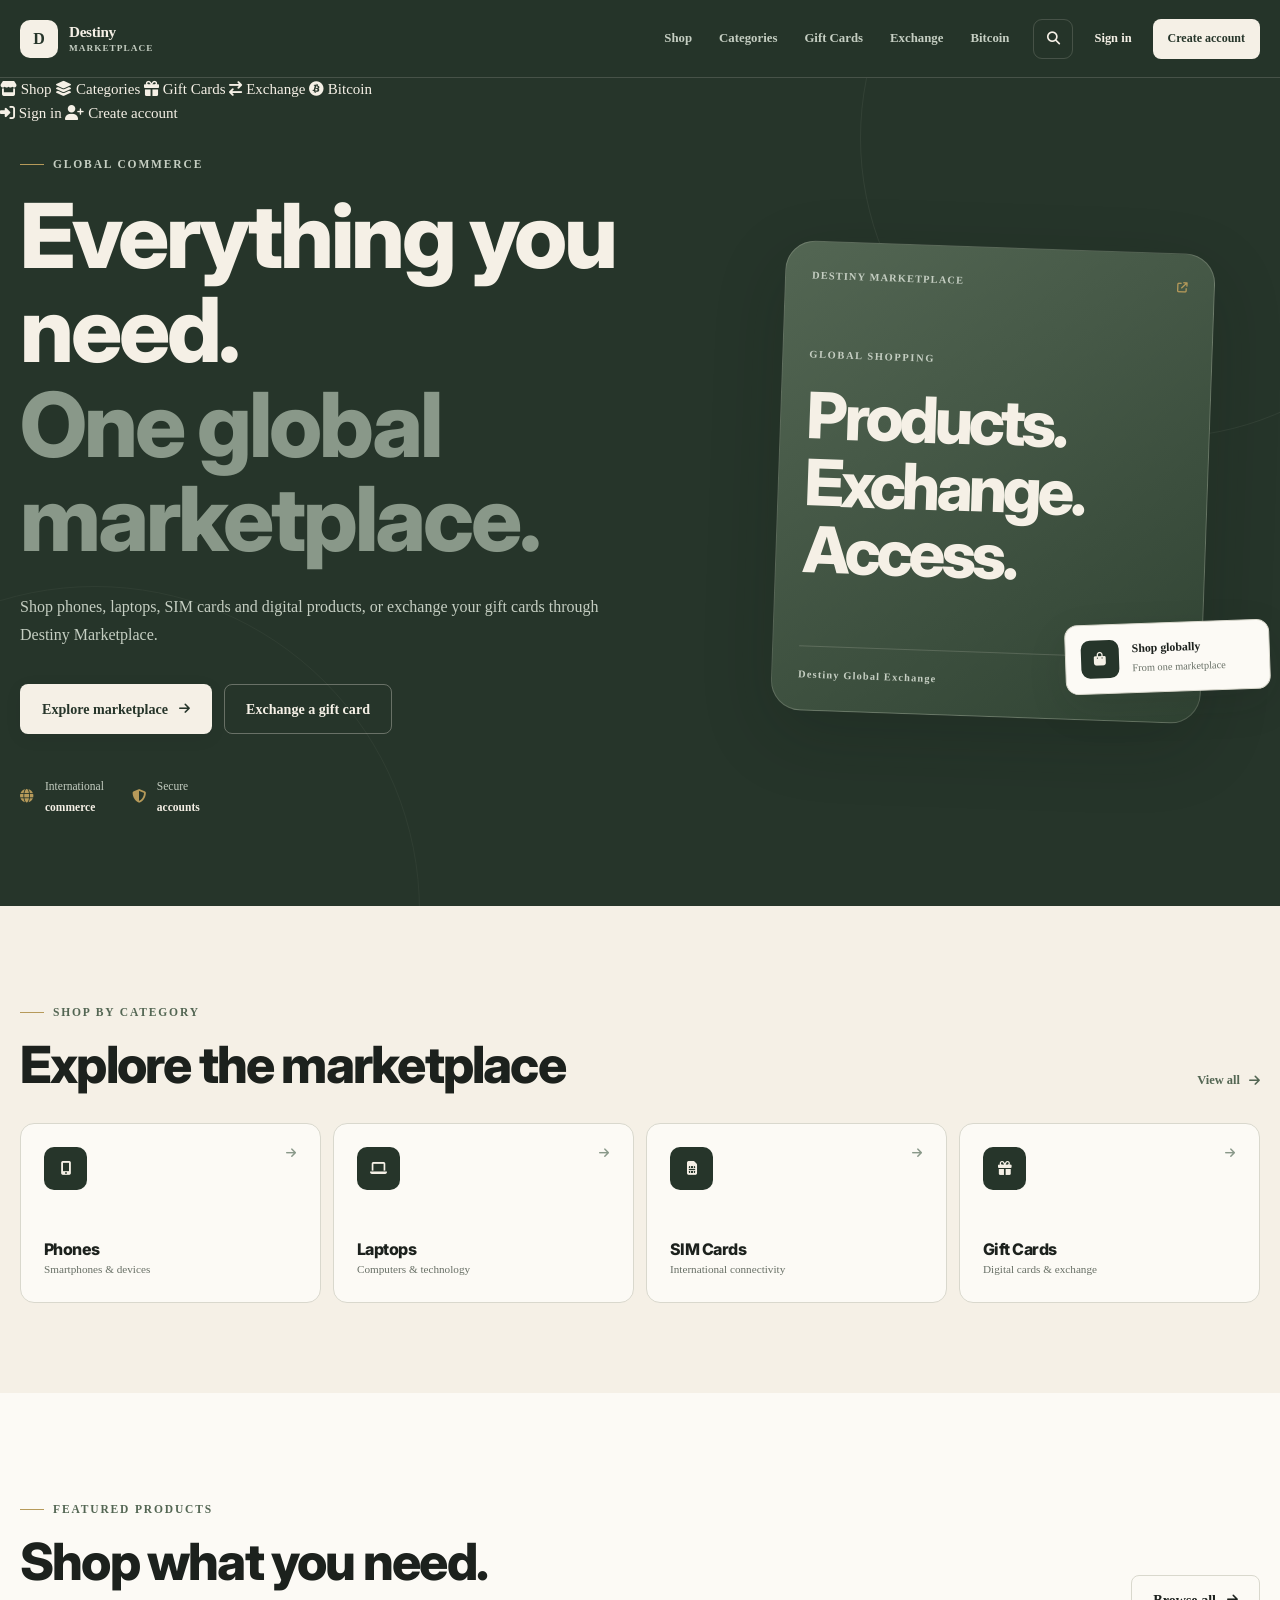
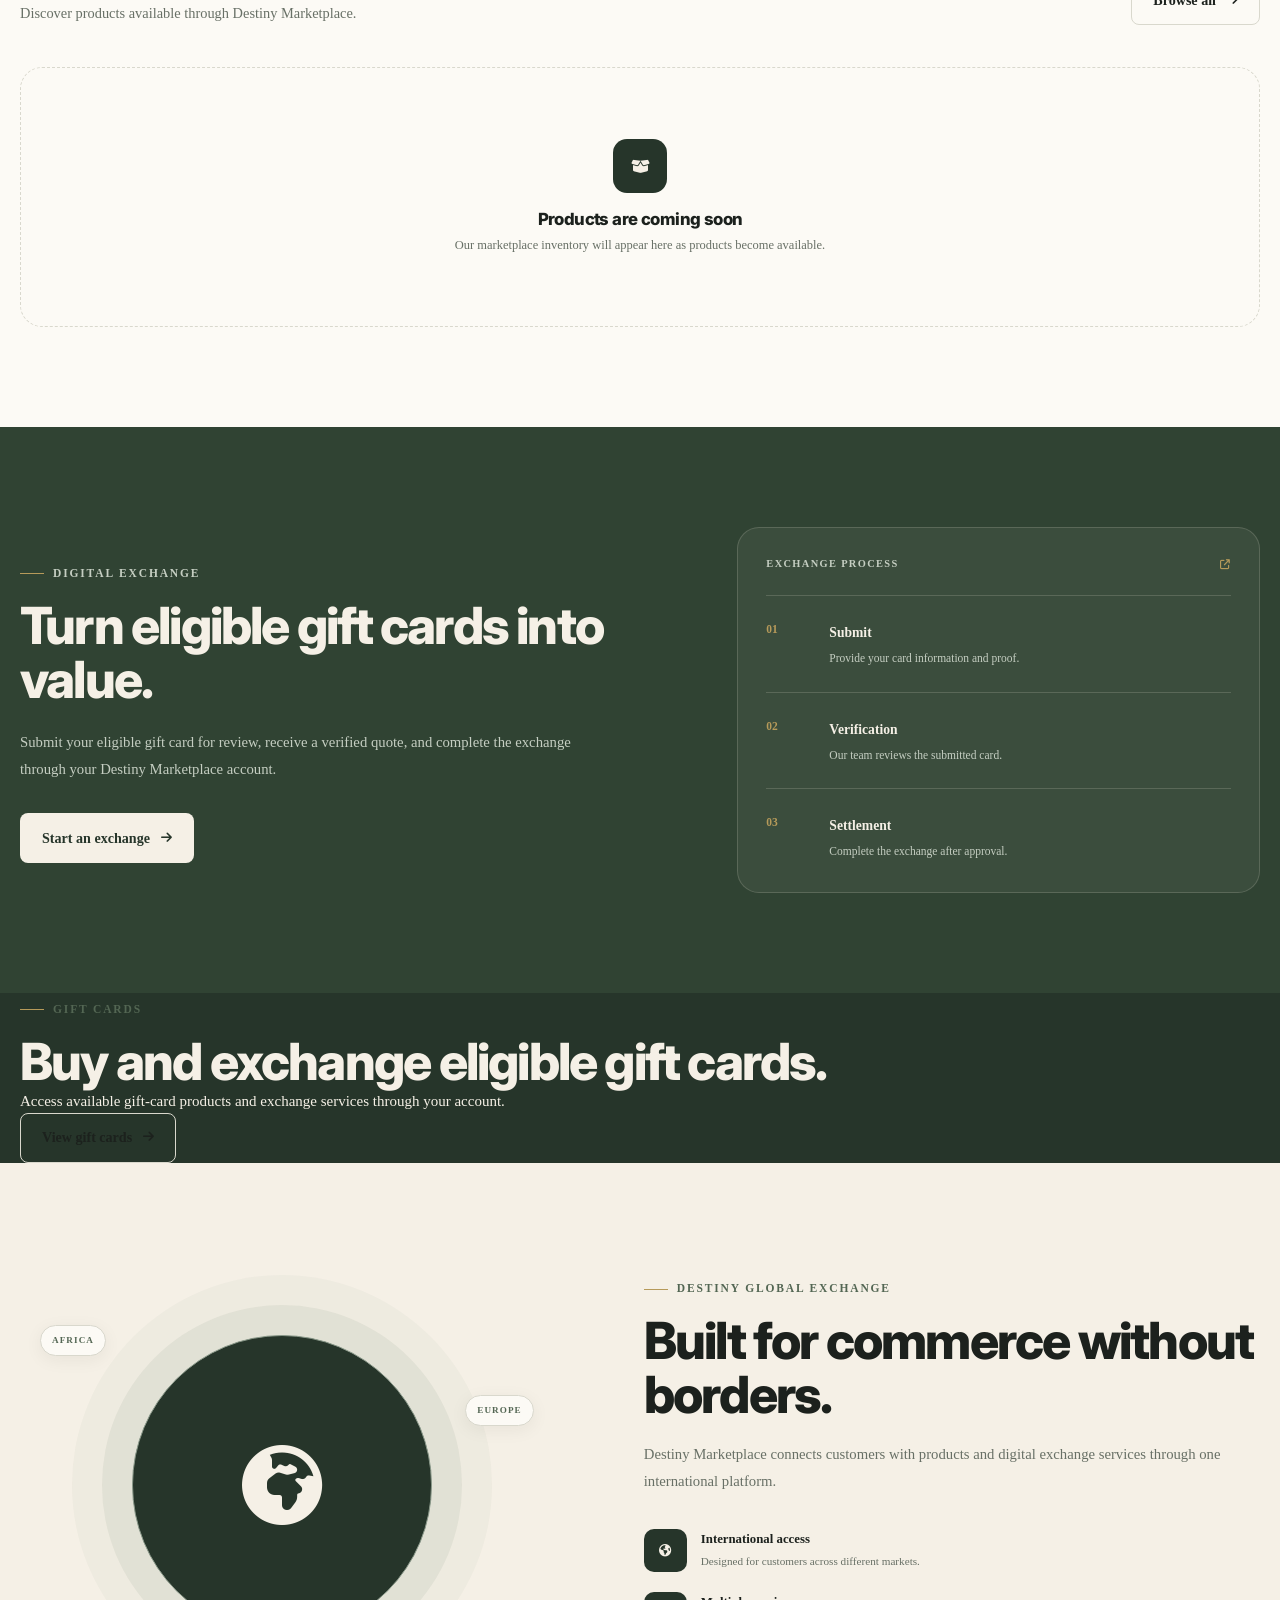
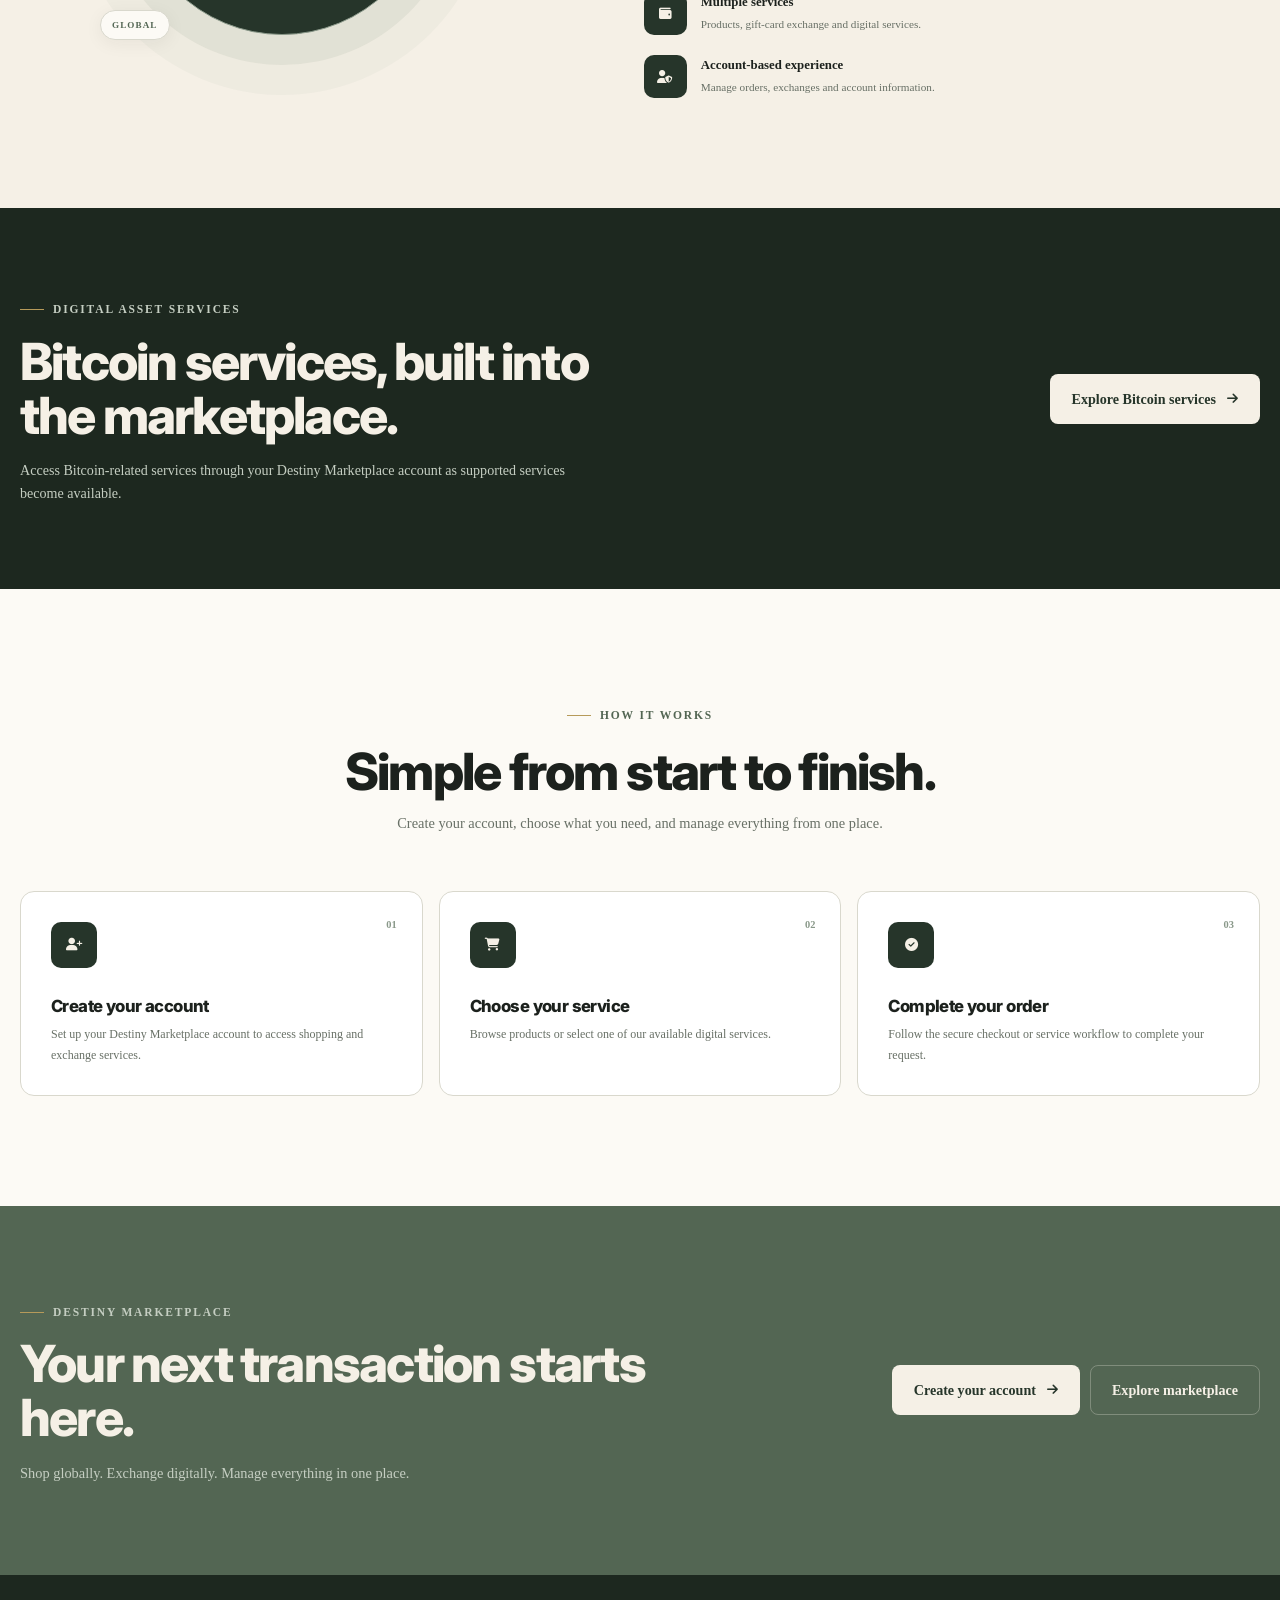
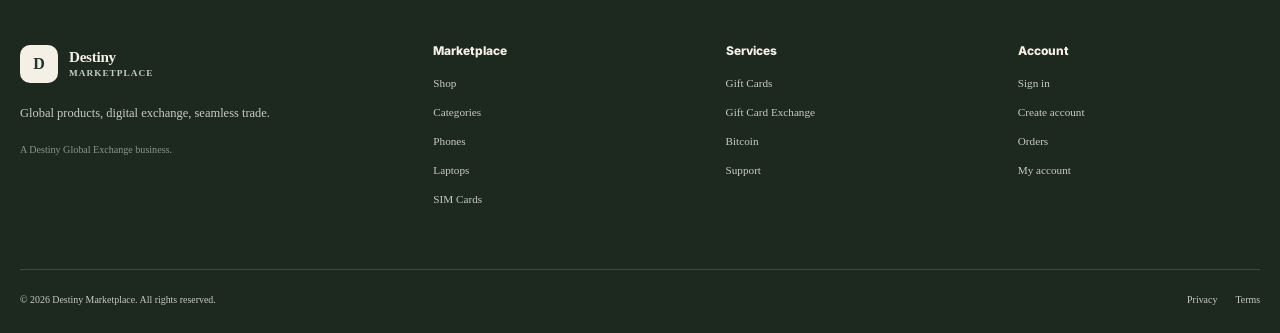
==== commit c72463d8: "Update index.html" ====
--- a/index.html
+++ b/index.html
@@ -2,7 +2,6 @@
 <html lang="en">
 <head>
   <meta charset="UTF-8">
-
   <meta
     name="viewport"
     content="width=device-width, initial-scale=1.0"
@@ -13,24 +12,13 @@
     content="Destiny Marketplace — Global products, digital exchange, seamless trade."
   >
 
-  <meta
-    name="theme-color"
-    content="#26352A"
-  >
+  <meta name="theme-color" content="#26352A">
 
   <title>Destiny Marketplace | Global Products. Digital Exchange.</title>
 
-  <!-- Google Fonts -->
-  <link
-    rel="preconnect"
-    href="https://fonts.googleapis.com"
-  >
-
-  <link
-    rel="preconnect"
-    href="https://fonts.gstatic.com"
-    crossorigin
-  >
+  <!-- Fonts -->
+  <link rel="preconnect" href="https://fonts.googleapis.com">
+  <link rel="preconnect" href="https://fonts.gstatic.com" crossorigin>
 
   <link
     href="https://fonts.googleapis.com/css2?family=Inter:wght@400;500;600;700;800&display=swap"
@@ -44,77 +32,56 @@
   >
 
   <!-- Main stylesheet -->
-  <link
-    rel="stylesheet"
-    href="style.css"
-  >
+  <link rel="stylesheet" href="style.css">
 </head>
 
 <body>
 
   <!-- =====================================================
-       SITE HEADER
+       HEADER
   ====================================================== -->
 
   <header class="site-header">
 
     <div class="container header-inner">
 
-      <!-- Brand -->
       <a
         href="index.html"
         class="brand"
         aria-label="Destiny Marketplace home"
       >
-
-        <span class="brand-mark">
-          D
-        </span>
+        <span class="brand-mark">D</span>
 
         <span class="brand-text">
           <strong>Destiny</strong>
           <small>Marketplace</small>
         </span>
-
       </a>
 
 
-      <!-- Desktop Navigation -->
+      <!-- Desktop navigation -->
+
       <nav
         class="main-nav"
         aria-label="Main navigation"
       >
-
-        <a href="#shop">
-          Shop
-        </a>
-
-        <a href="#categories">
-          Categories
-        </a>
-
-        <a href="#gift-cards">
-          Gift Cards
-        </a>
-
-        <a href="#exchange">
-          Exchange
-        </a>
-
-        <a href="#bitcoin">
-          Bitcoin
-        </a>
-
+        <a href="#shop">Shop</a>
+        <a href="#categories">Categories</a>
+        <a href="#gift-cards">Gift Cards</a>
+        <a href="#exchange">Exchange</a>
+        <a href="#bitcoin">Bitcoin</a>
       </nav>
 
 
-      <!-- Header Actions -->
+      <!-- Header actions -->
+
       <div class="header-actions">
 
         <button
           class="icon-button"
+          id="searchButton"
           type="button"
-          aria-label="Search"
+          aria-label="Search marketplace"
         >
           <i class="fa-solid fa-magnifying-glass"></i>
         </button>
@@ -135,9 +102,11 @@
 
         <button
           class="menu-button"
+          id="menuButton"
           type="button"
           aria-label="Open navigation menu"
           aria-expanded="false"
+          aria-controls="mobileMenu"
         >
           <i class="fa-solid fa-bars"></i>
         </button>
@@ -146,16 +115,79 @@
 
     </div>
 
+
+    <!-- Mobile navigation -->
+
+    <div
+      class="mobile-menu"
+      id="mobileMenu"
+      aria-hidden="true"
+    >
+
+      <nav
+        class="mobile-menu-nav"
+        aria-label="Mobile navigation"
+      >
+
+        <a href="#shop">
+          <i class="fa-solid fa-store"></i>
+          <span>Shop</span>
+        </a>
+
+        <a href="#categories">
+          <i class="fa-solid fa-layer-group"></i>
+          <span>Categories</span>
+        </a>
+
+        <a href="#gift-cards">
+          <i class="fa-solid fa-gift"></i>
+          <span>Gift Cards</span>
+        </a>
+
+        <a href="#exchange">
+          <i class="fa-solid fa-arrow-right-arrow-left"></i>
+          <span>Exchange</span>
+        </a>
+
+        <a href="#bitcoin">
+          <i class="fa-brands fa-bitcoin"></i>
+          <span>Bitcoin</span>
+        </a>
+
+        <div class="mobile-menu-divider"></div>
+
+        <a href="login.html">
+          <i class="fa-solid fa-right-to-bracket"></i>
+          <span>Sign in</span>
+        </a>
+
+        <a
+          href="signup.html"
+          class="mobile-account-link"
+        >
+          <i class="fa-solid fa-user-plus"></i>
+          <span>Create account</span>
+        </a>
+
+      </nav>
+
+    </div>
+
   </header>
 
 
+  <!-- =====================================================
+       MAIN
+  ====================================================== -->
+
   <main>
 
-    <!-- =====================================================
+
+    <!-- ===================================================
          HERO
-    ====================================================== -->
-
-    <section class="hero">
+    ==================================================== -->
+
+    <section class="hero reveal">
 
       <div class="container hero-grid">
 
@@ -194,7 +226,6 @@
 
           </div>
 
-
           <div class="hero-trust">
 
             <div class="trust-item">
@@ -220,19 +251,13 @@
         </div>
 
 
-        <!-- Hero Visual -->
         <div class="hero-visual">
 
           <div class="hero-card hero-card-main">
 
             <div class="hero-card-top">
-
-              <span>
-                DESTINY MARKETPLACE
-              </span>
-
+              <span>DESTINY MARKETPLACE</span>
               <i class="fa-solid fa-arrow-up-right-from-square"></i>
-
             </div>
 
             <div class="hero-card-content">
@@ -242,23 +267,16 @@
               </span>
 
               <h2>
-                Products.
-                <br>
-                Exchange.
-                <br>
+                Products.<br>
+                Exchange.<br>
                 Access.
               </h2>
 
             </div>
 
             <div class="hero-card-footer">
-
-              <span>
-                Destiny Global Exchange
-              </span>
-
+              <span>Destiny Global Exchange</span>
               <i class="fa-solid fa-earth-africa"></i>
-
             </div>
 
           </div>
@@ -269,13 +287,8 @@
             <i class="fa-solid fa-bag-shopping"></i>
 
             <div>
-              <strong>
-                Shop globally
-              </strong>
-
-              <span>
-                From one marketplace
-              </span>
+              <strong>Shop globally</strong>
+              <span>From one marketplace</span>
             </div>
 
           </div>
@@ -287,12 +300,12 @@
     </section>
 
 
-    <!-- =====================================================
-         CATEGORY STRIP
-    ====================================================== -->
+    <!-- ===================================================
+         CATEGORIES
+    ==================================================== -->
 
     <section
-      class="category-strip"
+      class="category-strip reveal"
       id="categories"
     >
 
@@ -301,6 +314,7 @@
         <div class="section-heading compact-heading">
 
           <div>
+
             <span class="eyebrow dark-eyebrow">
               SHOP BY CATEGORY
             </span>
@@ -308,6 +322,7 @@
             <h2>
               Explore the marketplace
             </h2>
+
           </div>
 
           <a
@@ -325,7 +340,7 @@
 
           <a
             href="#shop"
-            class="category-card"
+            class="category-card reveal"
           >
 
             <div class="category-icon">
@@ -333,13 +348,8 @@
             </div>
 
             <div>
-              <h3>
-                Phones
-              </h3>
-
-              <p>
-                Smartphones & devices
-              </p>
+              <h3>Phones</h3>
+              <p>Smartphones & devices</p>
             </div>
 
             <i class="fa-solid fa-arrow-right category-arrow"></i>
@@ -349,7 +359,7 @@
 
           <a
             href="#shop"
-            class="category-card"
+            class="category-card reveal"
           >
 
             <div class="category-icon">
@@ -357,13 +367,8 @@
             </div>
 
             <div>
-              <h3>
-                Laptops
-              </h3>
-
-              <p>
-                Computers & technology
-              </p>
+              <h3>Laptops</h3>
+              <p>Computers & technology</p>
             </div>
 
             <i class="fa-solid fa-arrow-right category-arrow"></i>
@@ -373,7 +378,7 @@
 
           <a
             href="#shop"
-            class="category-card"
+            class="category-card reveal"
           >
 
             <div class="category-icon">
@@ -381,13 +386,8 @@
             </div>
 
             <div>
-              <h3>
-                SIM Cards
-              </h3>
-
-              <p>
-                International connectivity
-              </p>
+              <h3>SIM Cards</h3>
+              <p>International connectivity</p>
             </div>
 
             <i class="fa-solid fa-arrow-right category-arrow"></i>
@@ -397,7 +397,7 @@
 
           <a
             href="#gift-cards"
-            class="category-card"
+            class="category-card reveal"
           >
 
             <div class="category-icon">
@@ -405,13 +405,8 @@
             </div>
 
             <div>
-              <h3>
-                Gift Cards
-              </h3>
-
-              <p>
-                Digital cards & exchange
-              </p>
+              <h3>Gift Cards</h3>
+              <p>Digital cards & exchange</p>
             </div>
 
             <i class="fa-solid fa-arrow-right category-arrow"></i>
@@ -425,12 +420,12 @@
     </section>
 
 
-    <!-- =====================================================
-         FEATURED PRODUCTS
-    ====================================================== -->
+    <!-- ===================================================
+         PRODUCTS
+    ==================================================== -->
 
     <section
-      class="products-section"
+      class="products-section reveal"
       id="shop"
     >
 
@@ -465,13 +460,6 @@
         </div>
 
 
-        <!--
-          Product cards will eventually be generated
-          dynamically from Firestore.
-
-          Do not hard-code real inventory here.
-        -->
-
         <div
           class="product-grid"
           id="featuredProducts"
@@ -501,12 +489,12 @@
     </section>
 
 
-    <!-- =====================================================
+    <!-- ===================================================
          GIFT CARD EXCHANGE
-    ====================================================== -->
+    ==================================================== -->
 
     <section
-      class="exchange-section"
+      class="exchange-section reveal"
       id="exchange"
     >
 
@@ -519,8 +507,7 @@
           </span>
 
           <h2>
-            Turn eligible gift cards
-            into value.
+            Turn eligible gift cards into value.
           </h2>
 
           <p>
@@ -543,27 +530,17 @@
         <div class="exchange-panel">
 
           <div class="exchange-panel-header">
-
-            <span>
-              EXCHANGE PROCESS
-            </span>
-
+            <span>EXCHANGE PROCESS</span>
             <i class="fa-solid fa-arrow-up-right-from-square"></i>
-
           </div>
 
 
           <div class="exchange-step">
 
-            <span class="step-number">
-              01
-            </span>
+            <span class="step-number">01</span>
 
             <div>
-              <strong>
-                Submit
-              </strong>
-
+              <strong>Submit</strong>
               <p>
                 Provide your card information and proof.
               </p>
@@ -574,15 +551,10 @@
 
           <div class="exchange-step">
 
-            <span class="step-number">
-              02
-            </span>
+            <span class="step-number">02</span>
 
             <div>
-              <strong>
-                Verification
-              </strong>
-
+              <strong>Verification</strong>
               <p>
                 Our team reviews the submitted card.
               </p>
@@ -593,15 +565,10 @@
 
           <div class="exchange-step">
 
-            <span class="step-number">
-              03
-            </span>
+            <span class="step-number">03</span>
 
             <div>
-              <strong>
-                Settlement
-              </strong>
-
+              <strong>Settlement</strong>
               <p>
                 Complete the exchange after approval.
               </p>
@@ -616,20 +583,64 @@
     </section>
 
 
-    <!-- =====================================================
-         GLOBAL COMMERCE
-    ====================================================== -->
-
-    <section class="global-section">
+    <!-- ===================================================
+         GIFT CARDS ANCHOR
+    ==================================================== -->
+
+    <section
+      class="gift-card-anchor reveal"
+      id="gift-cards"
+      aria-label="Gift card services"
+    >
+
+      <div class="container">
+
+        <div class="gift-card-anchor-inner">
+
+          <div>
+
+            <span class="eyebrow dark-eyebrow">
+              GIFT CARDS
+            </span>
+
+            <h2>
+              Buy and exchange eligible gift cards.
+            </h2>
+
+            <p>
+              Access available gift-card products and
+              exchange services through your account.
+            </p>
+
+          </div>
+
+          <a
+            href="gift-cards.html"
+            class="button button-outline"
+          >
+            View gift cards
+            <i class="fa-solid fa-arrow-right"></i>
+          </a>
+
+        </div>
+
+      </div>
+
+    </section>
+
+
+    <!-- ===================================================
+         GLOBAL
+    ==================================================== -->
+
+    <section class="global-section reveal">
 
       <div class="container global-grid">
 
         <div class="global-visual">
 
           <div class="global-circle">
-
             <i class="fa-solid fa-earth-africa"></i>
-
           </div>
 
           <span class="global-label global-label-one">
@@ -654,8 +665,7 @@
           </span>
 
           <h2>
-            Built for commerce
-            without borders.
+            Built for commerce without borders.
           </h2>
 
           <p>
@@ -672,10 +682,7 @@
               <i class="fa-solid fa-earth-americas"></i>
 
               <div>
-                <strong>
-                  International access
-                </strong>
-
+                <strong>International access</strong>
                 <span>
                   Designed for customers across different markets.
                 </span>
@@ -689,10 +696,7 @@
               <i class="fa-solid fa-wallet"></i>
 
               <div>
-                <strong>
-                  Multiple services
-                </strong>
-
+                <strong>Multiple services</strong>
                 <span>
                   Products, gift-card exchange and digital services.
                 </span>
@@ -706,10 +710,7 @@
               <i class="fa-solid fa-user-shield"></i>
 
               <div>
-                <strong>
-                  Account-based experience
-                </strong>
-
+                <strong>Account-based experience</strong>
                 <span>
                   Manage orders, exchanges and account information.
                 </span>
@@ -726,12 +727,12 @@
     </section>
 
 
-    <!-- =====================================================
-         BITCOIN SERVICES
-    ====================================================== -->
+    <!-- ===================================================
+         BITCOIN
+    ==================================================== -->
 
     <section
-      class="bitcoin-section"
+      class="bitcoin-section reveal"
       id="bitcoin"
     >
 
@@ -744,8 +745,7 @@
           </span>
 
           <h2>
-            Bitcoin services,
-            built into the marketplace.
+            Bitcoin services, built into the marketplace.
           </h2>
 
           <p>
@@ -755,7 +755,6 @@
           </p>
 
         </div>
-
 
         <a
           href="bitcoin.html"
@@ -770,11 +769,11 @@
     </section>
 
 
-    <!-- =====================================================
+    <!-- ===================================================
          HOW IT WORKS
-    ====================================================== -->
-
-    <section class="how-section">
+    ==================================================== -->
+
+    <section class="how-section reveal">
 
       <div class="container">
 
@@ -798,11 +797,9 @@
 
         <div class="steps-grid">
 
-          <div class="how-card">
-
-            <span class="how-number">
-              01
-            </span>
+          <div class="how-card reveal">
+
+            <span class="how-number">01</span>
 
             <i class="fa-solid fa-user-plus"></i>
 
@@ -811,18 +808,16 @@
             </h3>
 
             <p>
-              Set up your Destiny Marketplace account
-              to access shopping and exchange services.
+              Set up your Destiny Marketplace account to
+              access shopping and exchange services.
             </p>
 
           </div>
 
 
-          <div class="how-card">
-
-            <span class="how-number">
-              02
-            </span>
+          <div class="how-card reveal">
+
+            <span class="how-number">02</span>
 
             <i class="fa-solid fa-cart-shopping"></i>
 
@@ -838,11 +833,9 @@
           </div>
 
 
-          <div class="how-card">
-
-            <span class="how-number">
-              03
-            </span>
+          <div class="how-card reveal">
+
+            <span class="how-number">03</span>
 
             <i class="fa-solid fa-circle-check"></i>
 
@@ -864,11 +857,11 @@
     </section>
 
 
-    <!-- =====================================================
+    <!-- ===================================================
          FINAL CTA
-    ====================================================== -->
-
-    <section class="final-cta">
+    ==================================================== -->
+
+    <section class="final-cta reveal">
 
       <div class="container final-cta-inner">
 
@@ -879,8 +872,7 @@
           </span>
 
           <h2>
-            Your next transaction
-            starts here.
+            Your next transaction starts here.
           </h2>
 
           <p>
@@ -927,7 +919,6 @@
 
       <div class="footer-grid">
 
-        <!-- Brand -->
         <div class="footer-brand">
 
           <a
@@ -935,9 +926,7 @@
             class="brand footer-logo"
           >
 
-            <span class="brand-mark">
-              D
-            </span>
+            <span class="brand-mark">D</span>
 
             <span class="brand-text">
               <strong>Destiny</strong>
@@ -958,84 +947,39 @@
         </div>
 
 
-        <!-- Marketplace -->
         <div class="footer-column">
 
-          <h3>
-            Marketplace
-          </h3>
-
-          <a href="#shop">
-            Shop
-          </a>
-
-          <a href="#categories">
-            Categories
-          </a>
-
-          <a href="#shop">
-            Phones
-          </a>
-
-          <a href="#shop">
-            Laptops
-          </a>
-
-          <a href="#shop">
-            SIM Cards
-          </a>
-
-        </div>
-
-
-        <!-- Services -->
+          <h3>Marketplace</h3>
+
+          <a href="#shop">Shop</a>
+          <a href="#categories">Categories</a>
+          <a href="#shop">Phones</a>
+          <a href="#shop">Laptops</a>
+          <a href="#shop">SIM Cards</a>
+
+        </div>
+
+
         <div class="footer-column">
 
-          <h3>
-            Services
-          </h3>
-
-          <a href="#gift-cards">
-            Gift Cards
-          </a>
-
-          <a href="#exchange">
-            Gift Card Exchange
-          </a>
-
-          <a href="#bitcoin">
-            Bitcoin
-          </a>
-
-          <a href="support.html">
-            Support
-          </a>
-
-        </div>
-
-
-        <!-- Account -->
+          <h3>Services</h3>
+
+          <a href="#gift-cards">Gift Cards</a>
+          <a href="#exchange">Gift Card Exchange</a>
+          <a href="#bitcoin">Bitcoin</a>
+          <a href="support.html">Support</a>
+
+        </div>
+
+
         <div class="footer-column">
 
-          <h3>
-            Account
-          </h3>
-
-          <a href="login.html">
-            Sign in
-          </a>
-
-          <a href="signup.html">
-            Create account
-          </a>
-
-          <a href="orders.html">
-            Orders
-          </a>
-
-          <a href="account.html">
-            My account
-          </a>
+          <h3>Account</h3>
+
+          <a href="login.html">Sign in</a>
+          <a href="signup.html">Create account</a>
+          <a href="orders.html">Orders</a>
+          <a href="account.html">My account</a>
 
         </div>
 
@@ -1045,8 +989,8 @@
       <div class="footer-bottom">
 
         <span>
-          © 2026 Destiny Marketplace.
-          All rights reserved.
+          © <span data-year></span>
+          Destiny Marketplace. All rights reserved.
         </span>
 
         <div class="footer-legal">
